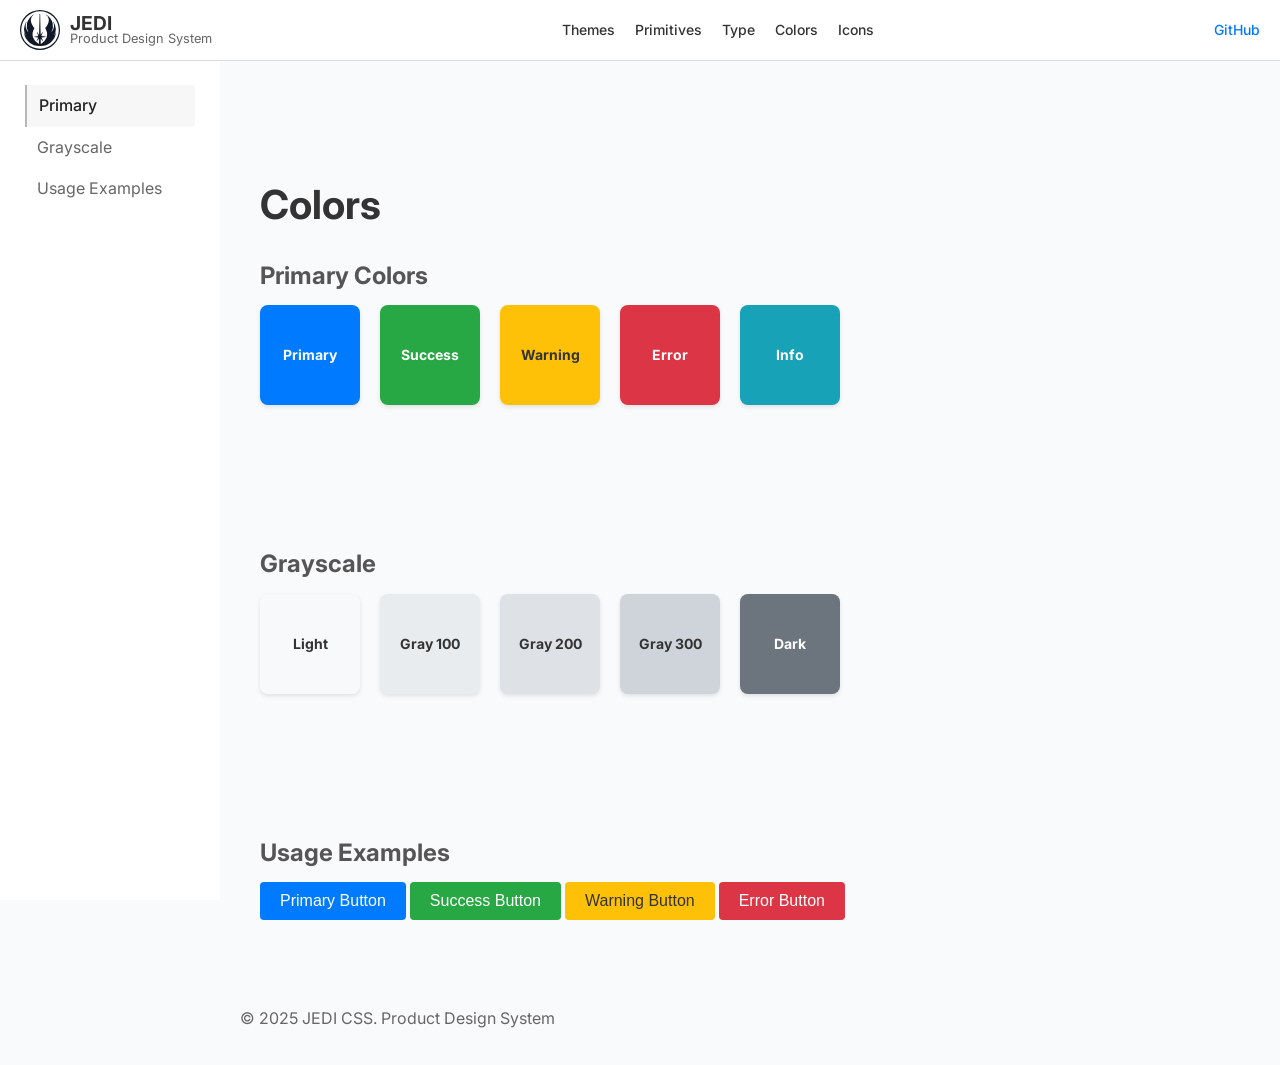
==== colors.html @ 74309336 "Add navigation menu to index.html and styles to jedi.css" ====
<!DOCTYPE html>
<html lang="en">
  <head>
    <meta charset="UTF-8">
    <meta name="viewport" content="width=device-width, initial-scale=1">
    <title>Colors - UI Components</title>
    <link rel="stylesheet" href="css/styles.css">
    <link href="https://fonts.googleapis.com/css2?family=Inter:wght@400;500;700&display=swap" rel="stylesheet">
    <link rel="icon" type="image/png" href="jedicss.ico/favicon-96x96.png" sizes="96x96" />
    <link rel="icon" type="image/svg+xml" href="jedicss.ico/favicon.svg" />
    <link rel="shortcut icon" href="jedicss.ico/favicon.ico" />
    <link rel="apple-touch-icon" sizes="180x180" href="jedicss.ico/apple-touch-icon.png" />
    <meta name="apple-mobile-web-app-title" content="JEDI CSS. Product Design System" />
    <link rel="manifest" href="jedicss.ico/site.webmanifest" /> 
  </head>
<body>

  <!-- Главное меню -->
  <header class="main-header">
    <div class="logo">
      <svg class="logo-img" id="Layer_1" data-name="Layer 1" xmlns="http://www.w3.org/2000/svg" viewBox="0 0 20 20" fill="currentColor">
        <path d="M399.93,408a7.59,7.59,0,0,1-7.9-6.61.1.1,0,0,1,.07-.1h0a.1.1,0,0,1,.09.06,9.65,9.65,0,0,0,.77,1.6,7,7,0,0,1,.2-7.09.1.1,0,0,1,.07,0l.05,0a.08.08,0,0,1,0,.12c-1.09,2.06.07,4.14.86,5.19a6.51,6.51,0,0,1-.63-4.53,7.8,7.8,0,0,1,3.23-4.34h0a.08.08,0,0,1,.07,0,.08.08,0,0,1,0,.12,3.2,3.2,0,0,0-1.38,2.29c-.2,2.11,1.73,4.27,1.75,4.29a.09.09,0,0,1,0,.1,5.78,5.78,0,0,0-.67,4.64,6.24,6.24,0,0,0,2.92,3.26l.06-2.63-1.05,1.1a.07.07,0,0,1-.06,0l-.05,0a.08.08,0,0,1,0-.11l.79-1.56-2.08-.3a.08.08,0,0,1-.07-.09.1.1,0,0,1,.07-.09l2.09-.3-.67-1.85a.1.1,0,0,1,.05-.11h0a.07.07,0,0,1,.07,0l.95,1.38.27-10.34A.09.09,0,0,1,400,392h0a.09.09,0,0,1,.09.09c0,.06.19,7.05.27,10.34l.95-1.38a.1.1,0,0,1,.07,0h0a.09.09,0,0,1,0,.11l-.67,1.85,2.09.3a.11.11,0,0,1,.08.09.09.09,0,0,1-.08.09l-2.08.3.8,1.56a.09.09,0,0,1,0,.11.07.07,0,0,1-.06,0l-.06,0-1.05-1.1c0,1.62.06,2.36.07,2.63a6.23,6.23,0,0,0,2.91-3.26,5.78,5.78,0,0,0-.67-4.64.09.09,0,0,1,0-.1s1.95-2.18,1.75-4.28a3.2,3.2,0,0,0-1.38-2.29.09.09,0,0,1,0-.13.12.12,0,0,1,.08,0l0,0a7.76,7.76,0,0,1,3.23,4.33,6.5,6.5,0,0,1-.62,4.53c.78-1,1.94-3.12.85-5.19a.09.09,0,0,1,0-.12l.05,0a.08.08,0,0,1,.07,0A7,7,0,0,1,407,403a8.06,8.06,0,0,0,.83-1.67.1.1,0,0,1,.09-.06h0a.1.1,0,0,1,.07.1,7.59,7.59,0,0,1-7.9,6.61h-.14Z" transform="translate(-390 -390)"/>
        <path d="M400,410a10,10,0,1,1,10-10A10,10,0,0,1,400,410Zm0-19.39a9.39,9.39,0,1,0,9.39,9.39A9.4,9.4,0,0,0,400,390.61Z" transform="translate(-390 -390)"/>
      </svg>
      <div class="logo-text">
        <span class="logo-title">JEDI</span>
        <span class="logo-subtitle">Product Design System</span>
      </div>
    </div>
    <nav class="main-nav">
      <a href="themes.html" class="nav-link">Themes</a>
      <a href="primitives.html" class="nav-link">Primitives</a>
      <a href="type.html" class="nav-link">Type</a>
      <a href="colors.html" class="nav-link active">Colors</a>
      <a href="icons.html" class="nav-link">Icons</a>
    </nav>
    <button class="burger" id="burger-btn">☰</button>
    <div class="extra-menu">
      <a href="https://github.com/stasdodesign/" class="menu-link">GitHub</a>
    </div>
  </header>
  <div class="overlay" id="overlay"></div>

  
  <!-- Второе меню - Якоря -->
  <aside class="sub-nav">
    <ul>
      <li><a href="#Primary" class="nav-link">Primary</a></li>
      <li><a href="#Grayscale" class="nav-link">Grayscale</a></li>
      <li><a href="#Usage" class="nav-link">Usage Examples</a></li> 
    </ul>
  </aside>

  <!-- Компоненты -->
  <main class="components-list">

    <!-- Colors -->
    <section id="Primary" class="component-section">
      <h1>Colors</h1>
      
      <h2>Primary Colors</h2>
      <div class="component-example color-palette">
        <div class="color-swatch" style="background-color: #007bff;">Primary</div>
        <div class="color-swatch" style="background-color: #28a745;">Success</div>
        <div class="color-swatch" style="background-color: #ffc107;  color: #333;">Warning</div>
        <div class="color-swatch" style="background-color: #dc3545;">Error</div>
        <div class="color-swatch" style="background-color: #17a2b8;">Info</div>
      </div>
</section>
<section id="Grayscale" class="component-section">      
<!-- Оттенки серого -->
      <h2>Grayscale</h2>
      <div class="component-example color-palette">
        <div class="color-swatch" style="background-color: #f8f9fa; color: #333;">Light</div>
        <div class="color-swatch" style="background-color: #e9ecef; color: #333;">Gray 100</div>
        <div class="color-swatch" style="background-color: #dee2e6; color: #333;">Gray 200</div>
        <div class="color-swatch" style="background-color: #ced4da; color: #333;">Gray 300</div>
        <div class="color-swatch" style="background-color: #6c757d; color: #fff;">Dark</div>
      </div>
</section>
<section id="Usage" class="component-section">  
      <!-- Примеры использования -->
      <h2>Usage Examples</h2>
      <div class="component-example">
        <button class="btn-primary" style="background-color: #007bff; color: #fff;">Primary Button</button>
        <button class="btn-success" style="background-color: #28a745; color: #fff;">Success Button</button>
        <button class="btn-warning" style="background-color: #ffc107; color: #333;">Warning Button</button>
        <button class="btn-error" style="background-color: #dc3545; color: #fff;">Error Button</button>
      </div>
    </section>

  </main>

  <script src="js/modal.js"></script>
  <script src="js/tabs.js"></script>
  <script src="js/accordion.js"></script>
  <script src="js/burger.js"></script>
  <script src="js/scroll.js"></script>
    <!-- Подвал -->
    <footer>
      <p>&copy; 2025 JEDI CSS. Product Design System</p>
  </footer>
</body>
</html>
---- css/styles.css ----
��/ *   A=>2=K5  AB8;8  4;O  :><?>=5=B>2  * /  
 b o d y   {  
     f o n t - f a m i l y :   ' I n t e r ' ,   s a n s - s e r i f ;  
     l i n e - h e i g h t :   1 . 6 ;  
     b a c k g r o u n d - c o l o r :   # f 9 f a f b ;  
     c o l o r :   # 1 1 1 8 2 7 ;  
     m a r g i n :   0 ;  
     p a d d i n g :   0 ;  
 }  
 f o o t e r   {  
     t e x t - a l i g n :   l e f t ;  
     p a d d i n g :   2 0 p x ;  
     b a c k g r o u n d - c o l o r :   n o n e ;  
     c o l o r :   w h i t e ;  
     p o s i t i o n :   r e l a t i v e ;  
     m a r g i n - l e f t :   2 2 0 p x ;  
 }  
 @ m e d i a   ( m a x - w i d t h :   9 5 9 p x )   {  
     f o o t e r   {  
         m a r g i n - l e f t :   0   ! i m p o r t a n t ;  
     }  
 }  
 / *   !B8;8  4;O  703>;>2:>2  * /  
 h 1   {  
     f o n t - s i z e :   2 . 5 r e m ;   / *    07<5@  H@8DB0  * /  
     f o n t - w e i g h t :   b o l d ;   / *   8@=>ABL  * /  
     m a r g i n - b o t t o m :   2 0 p x ;   / *   BABC?  A=87C  * /  
     c o l o r :   # 3 3 3 ;   / *   &25B  B5:AB0  * /  
 }  
  
 h 2   {  
     f o n t - s i z e :   2 r e m ;  
     f o n t - w e i g h t :   b o l d ;  
     m a r g i n - b o t t o m :   1 5 p x ;  
     c o l o r :   # 5 5 5 ;  
 }  
  
 h 3   {  
     f o n t - s i z e :   1 . 2 5 r e m ;   / *    07<5@  H@8DB0  * /  
     f o n t - w e i g h t :   6 0 0 ;   / *   >;C68@=K9  B5:AB  * /  
     m a r g i n - b o t t o m :   1 0 p x ;   / *   BABC?  A=87C  * /  
     c o l o r :   # 4 4 4 ;   / *   &25B  B5:AB0  * /  
 }  
  
 p   {  
     f o n t - s i z e :   1 r e m ;  
     l i n e - h e i g h t :   1 . 5 ;   / *   56AB@>G=K9  8=B5@20;  * /  
     c o l o r :   # 6 6 6 ;  
 }  
  
 s m a l l   {  
     f o n t - s i z e :   0 . 8 7 5 r e m ;  
     c o l o r :   # 9 9 9 ;  
 }  
  
 s t r o n g   {  
     f o n t - w e i g h t :   b o l d ;  
     c o l o r :   # 0 0 0 ;  
 }  
  
 h e a d e r ,   n a v   {  
     b a c k g r o u n d - c o l o r :   # f f f ;  
     p a d d i n g :   1 0 p x ;  
 }  
  
 i n p u t ,   t e x t a r e a   {  
     b o x - s i z i n g :   b o r d e r - b o x ;   / *   #G8BK20BL  3@0=8FK  8  >BABC?K  2  H8@8=5  * /  
 }  
 / *   $8:A8@>20==0O  H0?:0  ( m a i n - h e a d e r )   * /  
 . m a i n - h e a d e r   {  
     p o s i t i o n :   f i x e d ;  
     t o p :   0 ;  
     l e f t :   0 ;  
     r i g h t :   0 ;  
     h e i g h t :   4 0 p x ;  
     b a c k g r o u n d - c o l o r :   # f f f ;  
     z - i n d e x :   1 0 0 0 ;  
     d i s p l a y :   f l e x ;  
     a l i g n - i t e m s :   c e n t e r ;  
     j u s t i f y - c o n t e n t :   s p a c e - b e t w e e n ;  
     f o n t - s i z e :   1 4 p x ;  
 }  
  
 / *   A=>2=>9  AB8;L  4;O  m a i n - h e a d e r   * /  
 . m a i n - h e a d e r   {  
     d i s p l a y :   f l e x ;  
     a l i g n - i t e m s :   c e n t e r ;  
     j u s t i f y - c o n t e n t :   s p a c e - b e t w e e n ;   / *   @>AB@0=AB2>  <564C  M;5<5=B0<8  * /  
     p a d d i n g :   0   2 0 p x ;  
     h e i g h t :   6 0 p x ;  
     b a c k g r o u n d - c o l o r :   # f f f ;  
     b o r d e r - b o t t o m :   1 p x   s o l i d   # d d d ;  
 }  
  
 / *   02830F8O  2  H0?:5  * /  
     . m a i n - n a v   {  
         d i s p l a y :   n o n e ;   / *   ?>  C<>;G0=8N  A:@KB0  =0  <>18;L=KE  * /  
         / * p o s i t i o n :   a b s o l u t e ; * /  
         b a c k g r o u n d - c o l o r :   # f f f ;  
         / * f l e x - d i r e c t i o n :   c o l u m n ; * /  
         p a d d i n g :   1 0 p x   0 ;  
         z - i n d e x :   1 0 0 0 ;  
 	 c o l o r :   w h i t e ;  
     }  
  
     . m a i n - n a v . a c t i v e   {  
         d i s p l a y :   f l e x ;   / *   ?>O2;O5BAO  ?@8  0:B820F88  * /  
     }  
  
 . m a i n - n a v   . n a v - l i n k   {  
     c o l o r :   # 3 3 3 ;     / *   "5<=>- A5@K9  B5:AB  * /  
     t e x t - d e c o r a t i o n :   n o n e ;  
     f o n t - w e i g h t :   5 0 0 ;  
     p a d d i n g :   5 p x   1 0 p x ;  
 }  
  
 . m a i n - n a v   . n a v - l i n k : h o v e r   {  
     t e x t - d e c o r a t i o n :   u n d e r l i n e ;     / *   >4G5@:820=85  ?@8  =02545=88  * /  
     t e x t - d e c o r a t i o n - t h i c k n e s s :   2 p x ;  
     t e x t - u n d e r l i n e - o f f s e t :   5 p x ;  
      
 }  
 . m a i n - n a v   . n a v - l i n k . a c t i v e   {  
     f o n t - w e i g h t :   6 0 0 ;  
     c o l o r :   # 0 0 7 b f f ;   / *   !8=89  F25B  4;O  0:B82=>9  AAK;:8  * /  
     b o t t o m :   2 p x   s o l i d   # 0 0 7 b f f ;   / *   !8=OO  ;8=8O  ?>4  0:B82=>9  AAK;:>9  * /  
     b a c k g r o u n d - c o l o r :   r g b a ( 0 ,   1 2 3 ,   2 5 5 ,   0 . 1 ) ;   / *   !25B;K9  A8=89  D>=  * /  
     b o r d e r - r a d i u s :   4 p x ;   / *   !:@C3;5==K5  C3;K  * /  
     p a d d i n g :   5 p x   1 0 p x ;   / *   BABC?K  2>:@C3  B5:AB0* /    
 }  
  
 / *   >?>;=8B5;L=>5  <5=N  A?@020  * /  
 . e x t r a - m e n u   {  
     d i s p l a y :   f l e x ;  
     g a p :   1 5 p x ;  
 }  
 . e x t r a - m e n u   . m e n u - l i n k   {  
     t e x t - d e c o r a t i o n :   n o n e ;  
     c o l o r :   # 0 0 7 b f f ;  
     f o n t - w e i g h t :   5 0 0 ;  
 }  
  
 . e x t r a - m e n u   . m e n u - l i n k : h o v e r   {  
     t e x t - d e c o r a t i o n :   u n d e r l i n e ;  
 }  
  
 / *   !:@KBL  e x t r a - m e n u   2  <>18;L=>9  25@A88  * /  
 @ m e d i a   ( m a x - w i d t h :   7 6 8 p x )   {  
     . e x t r a - m e n u   {  
         d i s p l a y :   n o n e ;   / *   !:@KBL  <5=N  * /  
     }  
 }  
  
 . s u b - n a v   {  
     b a c k g r o u n d - c o l o r :   # f f f ;  
     p a d d i n g :   1 0 p x ;  
     w i d t h :   2 0 0 p x ;  
     p o s i t i o n :   f i x e d ;  
     t o p :   6 0 p x ;   / *   ?>4  D8:A8@>20==K<  h e a d e r   * /  
     b o t t o m :   0 ;  
     l e f t :   - 2 2 0 p x ;   / *   ?@OG5<  70  ;52K<  :@05<  * /  
     t r a n s i t i o n :   l e f t   0 . 3 s   e a s e ;   / *   4>102;O5<  0=8<0F8N  * /  
     z - i n d e x :   9 9 9 ;   / *   ?>25@E  o v e r l a y   * /  
     o v e r f l o w - y :   h i d d e n ;   / *   ?>  C<>;G0=8N  A:@K205<  A:@>;;  * /  
 }  
  
 / *   :B82=>5  A>AB>O=85  s u b - n a v   * /  
 . s u b - n a v . a c t i v e   {  
     l e f t :   0 ;   / *   2K5E0BL  =0  M:@0=  * /  
     o v e r f l o w - y :   a u t o ;   / *   ?>:07K205<  A:@>;;  ?@8  =02545=88  * /  
 }  
  
 / *   @8  =02545=88  =0  s u b - n a v   ?>O2;O5BAO  ?@>:@CB:0  * /  
 . s u b - n a v : h o v e r   {  
     o v e r f l o w - y :   a u t o ;   / *   ?>:07K205<  A:@>;;  ?@8  =02545=88  * /  
 }  
  
 . s u b - n a v   u l   {  
     l i s t - s t y l e :   n o n e ;  
     p a d d i n g :   0 ;  
 }  
  
 . s u b - n a v   l i   {  
     / * m a r g i n - b o t t o m :   1 0 p x ; * /  
     / * m a r g i n - l e f t :   2 0 p x ; * /  
     p a d d i n g :   0   1 5 p x   0 ;  
 }  
  
 . s u b - n a v   a   {  
     c o l o r :   # 3 3 3 ;  
     t e x t - d e c o r a t i o n :   n o n e ;  
 }  
  
 . s u b - n a v   a : h o v e r   {  
     c o l o r :   # 0 0 7 b f f ;  
 }  
  
 . s u b - n a v   . n a v - l i n k   {  
     c o l o r :   # 6 6 6 6 6 6 ;   / *   A?>:>9=K9  BQ<=>- A5@K9  * /  
     t e x t - d e c o r a t i o n :   n o n e ;  
     p a d d i n g :   8 p x   1 2 p x ;  
     d i s p l a y :   b l o c k ;  
     t r a n s i t i o n :   c o l o r   0 . 3 s ,   b a c k g r o u n d - c o l o r   0 . 3 s ,   b o r d e r - l e f t - c o l o r   0 . 3 s ;  
 }  
  
 . s u b - n a v   . n a v - l i n k . a c t i v e   {  
     c o l o r :   # 2 2 2 ;   / * G5@=K9  * /  
     f o n t - w e i g h t :   5 0 0 ;  
     b o r d e r - l e f t :   2 p x   s o l i d   # b 8 b 8 b 8 ;   / *   A5@K9  0:F5=B  A;520  * /  
     b a c k g r o u n d - c o l o r :   r g b a ( 1 7 6 ,   1 7 6 ,   1 7 6 ,   0 . 1 ) ;   / *   A25B;K9  A5@K9  D>=  * /  
     b o r d e r - t o p - r i g h t - r a d i u s :   4 p x ;  
     b o r d e r - b o t t o m - r i g h t - r a d i u s :   4 p x ;  
 }  
  
 . c o m p o n e n t - s e c t i o n   {  
     / * m a r g i n - l e f t :   2 2 0 p x ; * /  
     p a d d i n g :   2 0 p x ;  
     m a r g i n - t o p :   2 0 p x ;  
 }  
 / *   >102;O5<  >BABC?  A25@EC  4;O  O:>@=KE  AAK;>:  * /  
 . c o m p o n e n t - s e c t i o n : : b e f o r e   {  
     c o n t e n t :   ' ' ;  
     d i s p l a y :   b l o c k ;  
     h e i g h t :   6 0 p x ;   / *   KA>B0  >BABC?0  * /  
     m a r g i n - t o p :   0 p x ;   / *   !<5I5=85  225@E  =0  BC  65  2KA>BC  * /  
     v i s i b i l i t y :   h i d d e n ;  
 }  
  
 h 2   {  
     f o n t - s i z e :   1 . 5 r e m ;  
 }  
  
 . c o m p o n e n t - e x a m p l e   {  
     m a r g i n - t o p :   1 0 p x ;  
 }  
  
 / *   A=>2=>9  AB8;L  4;O  A?8A:0  :><?>=5=B>2  * /  
 . c o m p o n e n t s - l i s t   {  
     p a d d i n g :   0 p x   2 0 p x   2 0 p x ;  
     m a r g i n - t o p :   6 0 p x ;   / *   BABC?  >B  E545@0  * /  
 }  
  
 / *   ;O  45A:B>?=>9  25@A88:   A428305<  c o m p o n e n t s - l i s t   2?@02>  * /  
 @ m e d i a   ( m i n - w i d t h :   7 6 9 p x )   {  
     . c o m p o n e n t s - l i s t   {  
         m a r g i n - l e f t :   2 2 0 p x ;   / *   !428305<  2?@02>,   GB>1K  =5  1K;>  =0;>65=8O  A  <5=N  * /  
     }  
 }  
  
 / *   ;O  <>18;L=>9  25@A88  A>E@0=O5<  B5:CI85  AB8;8  * /  
 @ m e d i a   ( m a x - w i d t h :   7 6 8 p x )   {  
     . c o m p o n e n t s - l i s t   {  
         m a r g i n - l e f t :   0 ;   / *   5B  >BABC?0  A;520  4;O  <>18;L=>9  25@A88  * /  
         p a d d i n g :   4 0 p x   2 0 p x   2 0 p x ;   / *   >1028<  >BABC?K  :0:  2  B5:CI59  25@A88  * /  
     }  
 }  
  
 / *   M e d i a   Q u e r i e s   * /  
 @ m e d i a   ( m i n - w i d t h :   7 6 9 p x )   {  
     . m a i n - n a v   {  
         d i s p l a y :   f l e x ;   / *   5=N  2A5340  >B:@KB>  =0  1>;LH8E  M:@0=0E  * /  
 	 m a r g i n - l e f t :   1 0 p x ;  
     }  
  
     . s u b - n a v   {  
         l e f t :   0 ;   / *   >4<5=N  2A5340  >B:@KB>  =0  1>;LH8E  M:@0=0E  * /  
     }  
  
     . b u r g e r   {  
         d i s p l a y :   n o n e ;   / *   !:@K205<  1C@35@  =0  1>;LH8E  M:@0=0E  * /  
     }  
  
     . o v e r l a y   {  
         d i s p l a y :   n o n e ;   / *   !:@K205<  o v e r l a y   =0  1>;LH8E  M:@0=0E  * /  
     }  
 }  
  
 @ m e d i a   ( m a x - w i d t h :   7 6 8 p x )   {  
     . b u r g e r   {  
         d i s p l a y :   b l o c k ;   / *   >:07K205<  1C@35@  B>;L:>  =0  <0;5=L:8E  M:@0=0E  * /  
     }  
  
     . s u b - n a v   {  
         p o s i t i o n :   f i x e d ;  
         t o p :   6 0 p x ;  
         l e f t :   0 ;   / *   A:@KB>  A;520  * /  
         h e i g h t :   c a l c ( 1 0 0 %   -   6 0 p x ) ;  
         b a c k g r o u n d - c o l o r :   # f f f ;  
         w i d t h :   2 0 0 p x ;  
         p a d d i n g :   1 0 p x ;  
         t r a n s i t i o n :   l e f t   0 . 3 s   e a s e ;  
         z - i n d e x :   9 9 9 ;  
         o v e r f l o w - y :   h i d d e n ;   / *   ?>  C<>;G0=8N  A:@K205<  A:@>;;  * /  
     }  
      
     . s u b - n a v . a c t i v e   {  
         l e f t :   0 ;   / *   ?>:070BL  ?0=5;L  * /  
         o v e r f l o w - y :   a u t o ;   / *   ?>:07K205<  A:@>;;  ?@8  =02545=88  * /  
     }  
      
     . s u b - n a v : h o v e r   {  
         o v e r f l o w - y :   a u t o ;   / *   ?>:07K205<  A:@>;;  ?@8  =02545=88  * /  
     }  
      
     . c o m p o n e n t s - l i s t   {  
         m a r g i n - l e f t :   0 ;  
         p a d d i n g :   4 0 p x   2 0 p x   2 0 p x ;  
     }  
 }  
  
  
 / *   !B8;8  4;O  :=>?>:  * /  
  
 . b u t t o n - r o w   {  
     d i s p l a y :   f l e x ;  
     f l e x - w r a p :   w r a p ;  
     g a p :   1 r e m ;   / *   2 0 p x ,   <>6=>  87<5=8BL  ?>  2:CAC  * /  
     a l i g n - i t e m s :   c e n t e r ;  
 }  
 . b t n - p r i m a r y   {  
     b a c k g r o u n d - c o l o r :   # 0 0 7 b f f ;  
     c o l o r :   # f f f ;  
     b o r d e r :   n o n e ;  
     t e x t - a l i g n :   c e n t e r ;  
     t e x t - d e c o r a t i o n :   n o n e ;   / *   #18@05<  ?>4GQ@:820=85  * /  
     p a d d i n g :   1 0 p x   2 0 p x ;  
     b o r d e r - r a d i u s :   4 p x ;  
     c u r s o r :   p o i n t e r ;  
     f o n t - s i z e :   1 r e m ;  
     f o n t - w e i g h t :   5 0 0 ;  
     t r a n s i t i o n :   b a c k g r o u n d - c o l o r   0 . 3 s   e a s e ;  
     d i s p l a y :   i n l i n e - f l e x ;  
     a l i g n - i t e m s :   c e n t e r ;  
     g a p :   8 p x ;   / *    0AAB>O=85  <564C  B5:AB><  8  8:>=:>9  * /  
     j u s t i f y - c o n t e n t :   c e n t e r ;   / *   K@02=820=85  ?>  3>@87>=B0;8  * /  
     d i s p l a y :   i n l i n e - b l o c k ;  
     m a r g i n - b o t t o m :   1 0 p x ;  
 }  
  
 . b t n - p r i m a r y   . i c o n   {  
     d i s p l a y :   i n l i n e - b l o c k ;  
     v e r t i c a l - a l i g n :   m i d d l e ;  
 }  
 . b t n - p r i m a r y : h o v e r   {  
     b a c k g r o u n d - c o l o r :   # 0 0 5 6 b 3 ;  
 }  
  
 . b t n - p r i m a r y : d i s a b l e d   {  
     b a c k g r o u n d - c o l o r :   # c c c ;  
     c u r s o r :   n o t - a l l o w e d ;  
 }  
  
 / *   S e c o n d a r y   B u t t o n   * /  
 . b t n - s e c o n d a r y - t e s t   {  
     b a c k g r o u n d - c o l o r :   # f 4 f 4 f 4 ;  
     c o l o r :   # 3 3 3 ;  
     b o r d e r :   1 p x   s o l i d   # b d b d b d ;  
     t e x t - a l i g n :   c e n t e r ;  
     t e x t - d e c o r a t i o n :   n o n e ;  
     p a d d i n g :   1 0 p x   2 0 p x ;  
     b o r d e r - r a d i u s :   4 p x ;  
     c u r s o r :   p o i n t e r ;  
     f o n t - s i z e :   1 r e m ;  
     f o n t - w e i g h t :   5 0 0 ;  
     t r a n s i t i o n :   b a c k g r o u n d - c o l o r   0 . 3 s ,   c o l o r   0 . 3 s ,   b o r d e r - c o l o r   0 . 3 s ;  
     d i s p l a y :   i n l i n e - f l e x ;  
     a l i g n - i t e m s :   c e n t e r ;  
     g a p :   8 p x ;  
     j u s t i f y - c o n t e n t :   c e n t e r ;  
     m a r g i n - b o t t o m :   1 0 p x ;  
 }  
  
 . b t n - s e c o n d a r y - t e s t : h o v e r ,  
 . b t n - s e c o n d a r y - t e s t : f o c u s   {  
     b a c k g r o u n d - c o l o r :   # e 9 e c e f ;  
     c o l o r :   # 2 2 2 ;  
     b o r d e r - c o l o r :   # a 0 a 0 a 0 ;  
 }  
  
 / *   S u c c e s s   B u t t o n   * /  
 . b t n - s u c c e s s   {  
     b a c k g r o u n d - c o l o r :   # 2 8 a 7 4 5 ;  
     c o l o r :   # f f f ;  
     b o r d e r :   n o n e ;  
     p a d d i n g :   1 0 p x   2 0 p x ;  
     b o r d e r - r a d i u s :   4 p x ;  
     c u r s o r :   p o i n t e r ;  
     f o n t - s i z e :   1 r e m ;  
     t r a n s i t i o n :   b a c k g r o u n d - c o l o r   0 . 3 s   e a s e ;  
 }  
  
 . b t n - s u c c e s s : h o v e r   {  
     b a c k g r o u n d - c o l o r :   # 2 1 8 8 3 8 ;  
 }  
  
 / *   W a r n i n g   B u t t o n   * /  
 . b t n - w a r n i n g   {  
     b a c k g r o u n d - c o l o r :   # f f c 1 0 7 ;  
     c o l o r :   # 3 3 3 ;  
     b o r d e r :   n o n e ;  
     p a d d i n g :   1 0 p x   2 0 p x ;  
     b o r d e r - r a d i u s :   4 p x ;  
     c u r s o r :   p o i n t e r ;  
     f o n t - s i z e :   1 r e m ;  
     t r a n s i t i o n :   b a c k g r o u n d - c o l o r   0 . 3 s   e a s e ;  
 }  
  
 . b t n - w a r n i n g : h o v e r   {  
     b a c k g r o u n d - c o l o r :   # e 0 a 8 0 0 ;  
 }  
  
 / *   E r r o r   B u t t o n   * /  
 . b t n - e r r o r   {  
     b a c k g r o u n d - c o l o r :   # d c 3 5 4 5 ;  
     c o l o r :   # f f f ;  
     b o r d e r :   n o n e ;  
     p a d d i n g :   1 0 p x   2 0 p x ;  
     b o r d e r - r a d i u s :   4 p x ;  
     c u r s o r :   p o i n t e r ;  
     f o n t - s i z e :   1 r e m ;  
     t r a n s i t i o n :   b a c k g r o u n d - c o l o r   0 . 3 s   e a s e ;  
 }  
  
 . b t n - e r r o r : h o v e r   {  
     b a c k g r o u n d - c o l o r :   # c 8 2 3 3 3 ;  
 }  
  
 / *   C a r d   * /  
 . c a r d s   {  
     d i s p l a y :   f l e x ;  
     f l e x - w r a p :   w r a p ;  
     g a p :   2 0 p x ;  
     m a r g i n - t o p :   4 0 p x ;  
 }  
  
 . c a r d   {  
     f l e x :   1   1   3 0 0 p x ;  
     b o r d e r :   1 p x   s o l i d   # e 0 e 0 e 0 ;  
     b o r d e r - r a d i u s :   8 p x ;  
     p a d d i n g :   2 0 p x ;  
     t r a n s i t i o n :   b o x - s h a d o w   0 . 3 s   e a s e ;  
     b a c k g r o u n d - c o l o r :   # f f f f f f ;  
 }  
  
 . c a r d : h o v e r   {  
     b o x - s h a d o w :   0   4 p x   1 0 p x   r g b a ( 0 ,   0 ,   0 ,   0 . 1 ) ;  
 }  
  
 . c a r d - i m g   {  
     w i d t h :   1 0 0 % ;  
     h e i g h t :   a u t o ;  
     b o r d e r - r a d i u s :   5 p x ;  
 }  
  
 . c a r d - b o d y   {  
     p a d d i n g :   1 0 p x ;  
 }  
  
 . c a r d - t i t l e   {  
     f o n t - s i z e :   1 . 2 5 r e m ;  
     m a r g i n - b o t t o m :   1 0 p x ;  
 }  
  
 . c a r d - t e x t   {  
     f o n t - s i z e :   1 r e m ;  
     c o l o r :   # 5 5 5 5 5 5 ;  
 }  
  
 . c a r d   b u t t o n   {  
     b a c k g r o u n d - c o l o r :   # 0 0 7 b f f ;  
     c o l o r :   w h i t e ;  
     b o r d e r :   n o n e ;  
     p a d d i n g :   1 0 p x   2 0 p x ;  
     c u r s o r :   p o i n t e r ;  
 }  
  
 / *   T o o l t i p   * /  
 . b t n - p r i m a r y [ t i t l e ]   {  
     p o s i t i o n :   r e l a t i v e ;  
 }  
  
 . b t n - p r i m a r y [ t i t l e ] : h o v e r : : a f t e r   {  
     c o n t e n t :   a t t r ( t i t l e ) ;  
     p o s i t i o n :   a b s o l u t e ;  
     t o p :   - 3 5 p x ;   / *   #25;8G8205<  >BABC?,   GB>1K  ?;0H:0  1K;0  2KH5  * /  
     l e f t :   5 0 % ;  
     t r a n s f o r m :   t r a n s l a t e X ( - 5 0 % ) ;  
     b a c k g r o u n d - c o l o r :   r g b ( 2 3 ,   2 3 ,   2 3 ) ;  
     c o l o r :   w h i t e ;  
     p a d d i n g :   8 p x   1 0 p x ;  
     b o r d e r - r a d i u s :   3 p x ;  
     f o n t - s i z e :   0 . 8 r e m ;  
     w h i t e - s p a c e :   n o w r a p ;  
 }  
  
 . a l e r t s   {  
     m a r g i n - t o p :   4 0 p x ;  
     d i s p l a y :   f l e x ;  
     f l e x - d i r e c t i o n :   c o l u m n ;  
     g a p :   1 5 p x ;  
 }  
  
 . a l e r t   {  
     p a d d i n g :   1 5 p x   2 0 p x ;  
     b o r d e r - r a d i u s :   6 p x ;  
     f o n t - s i z e :   1 r e m ;  
     c o l o r :   # f f f f f f ;  
 }  
  
 . a l e r t . s u c c e s s   {  
     b a c k g r o u n d - c o l o r :   # 4 c a f 5 0 ;  
 }  
  
 . a l e r t . e r r o r   {  
     b a c k g r o u n d - c o l o r :   # f 4 4 3 3 6 ;  
 }  
  
 . a l e r t . i n f o   {  
     b a c k g r o u n d - c o l o r :   # 2 1 9 6 f 3 ;  
 }  
  
 . s w i t c h - s e c t i o n   {  
     m a r g i n - t o p :   4 0 p x ;  
 }  
  
 . s w i t c h   {  
     p o s i t i o n :   r e l a t i v e ;  
     d i s p l a y :   i n l i n e - b l o c k ;  
     w i d t h :   6 0 p x ;  
     h e i g h t :   3 4 p x ;  
 }  
  
 . s w i t c h   i n p u t   {  
     o p a c i t y :   0 ;  
     w i d t h :   0 ;  
     h e i g h t :   0 ;  
 }  
  
 . s l i d e r   {  
     p o s i t i o n :   a b s o l u t e ;  
     c u r s o r :   p o i n t e r ;  
     t o p :   0 ;   l e f t :   0 ;  
     r i g h t :   0 ;   b o t t o m :   0 ;  
     b a c k g r o u n d - c o l o r :   # c c c ;  
     t r a n s i t i o n :   . 4 s ;  
     b o r d e r - r a d i u s :   3 4 p x ;  
 }  
  
 . s l i d e r : b e f o r e   {  
     p o s i t i o n :   a b s o l u t e ;  
     c o n t e n t :   " " ;  
     h e i g h t :   2 6 p x ;  
     w i d t h :   2 6 p x ;  
     l e f t :   4 p x ;  
     b o t t o m :   4 p x ;  
     b a c k g r o u n d - c o l o r :   w h i t e ;  
     t r a n s i t i o n :   . 4 s ;  
     b o r d e r - r a d i u s :   5 0 % ;  
 }  
  
  
 . s w i t c h   i n p u t : c h e c k e d   +   . s l i d e r   {  
     b a c k g r o u n d - c o l o r :   # b 8 3 3 3 3 ;  
 }  
  
 . s w i t c h   i n p u t : c h e c k e d   +   . s l i d e r : b e f o r e   {  
     t r a n s f o r m :   t r a n s l a t e X ( 2 6 p x ) ;  
 }  
  
 . m o d a l - s e c t i o n   {  
     m a r g i n - t o p :   4 0 p x ;  
 }  
  
 . o p e n - m o d a l - b t n   {  
     b a c k g r o u n d - c o l o r :   # 4 c a f 5 0 ;  
     c o l o r :   w h i t e ;  
     p a d d i n g :   1 2 p x   2 4 p x ;  
     b o r d e r :   n o n e ;  
     c u r s o r :   p o i n t e r ;  
     b o r d e r - r a d i u s :   8 p x ;  
     f o n t - s i z e :   1 6 p x ;  
 }  
  
 / *   !B8;8  4;O  <>40;L=>3>  >:=0  * /  
 . m o d a l   {  
     d i s p l a y :   n o n e ;   / *   !:@KB>  ?>  C<>;G0=8N  * /  
     p o s i t i o n :   f i x e d ;  
     t o p :   0 ;  
     l e f t :   0 ;  
     w i d t h :   1 0 0 % ;  
     h e i g h t :   1 0 0 % ;  
     b a c k g r o u n d - c o l o r :   r g b a ( 0 ,   0 ,   0 ,   0 . 5 ) ;   / *   >;C?@>7@0G=K9  D>=  * /  
     z - i n d e x :   1 0 0 0 ;  
 }  
  
 . m o d a l - c o n t e n t   {  
     p o s i t i o n :   a b s o l u t e ;  
     t o p :   5 0 % ;  
     l e f t :   5 0 % ;  
     t r a n s f o r m :   t r a n s l a t e ( - 5 0 % ,   - 5 0 % ) ;  
     b a c k g r o u n d - c o l o r :   # f f f ;  
     p a d d i n g :   2 0 p x ;  
     b o r d e r - r a d i u s :   8 p x ;  
     b o x - s h a d o w :   0   4 p x   8 p x   r g b a ( 0 ,   0 ,   0 ,   0 . 2 ) ;  
     w i d t h :   8 0 % ;  
     m a x - w i d t h :   5 0 0 p x ;  
 }  
  
 . m o d a l   . c l o s e   {  
     p o s i t i o n :   a b s o l u t e ;  
     t o p :   1 0 p x ;  
     r i g h t :   1 0 p x ;  
     f o n t - s i z e :   1 . 5 r e m ;  
     c u r s o r :   p o i n t e r ;  
 }  
  
 . c l o s e   {  
     c o l o r :   # a a a ;  
     f l o a t :   r i g h t ;  
     f o n t - s i z e :   2 8 p x ;  
     f o n t - w e i g h t :   b o l d ;  
     c u r s o r :   p o i n t e r ;  
 }  
  
 . c l o s e : h o v e r   {  
     c o l o r :   b l a c k ;  
 }  
  
 . t a b s - s e c t i o n   {  
     m a r g i n - t o p :   4 0 p x ;  
 }  
  
 . t a b s   {  
     d i s p l a y :   f l e x ;  
     g a p :   1 0 p x ;  
 }  
  
 . t a b - l i n k   {  
     p a d d i n g :   1 0 p x   2 0 p x ;  
     b a c k g r o u n d - c o l o r :   # e e e ;  
     b o r d e r :   n o n e ;  
     c u r s o r :   p o i n t e r ;  
     f o n t - s i z e :   1 6 p x ;  
     b o r d e r - r a d i u s :   6 p x   6 p x   0   0 ;  
 }  
  
 . t a b - l i n k . a c t i v e   {  
     b a c k g r o u n d - c o l o r :   # 4 c a f 5 0 ;  
     c o l o r :   w h i t e ;  
 }  
  
 . t a b - c o n t e n t   {  
     d i s p l a y :   n o n e ;  
     p a d d i n g :   2 0 p x ;  
     b o r d e r :   1 p x   s o l i d   # d d d ;  
     b o r d e r - t o p :   n o n e ;  
     b a c k g r o u n d - c o l o r :   # f 9 f 9 f 9 ;  
 }  
  
 . a c c o r d i o n - s e c t i o n   {  
     m a r g i n - t o p :   4 0 p x ;  
 }  
  
 . a c c o r d i o n   {  
     b a c k g r o u n d - c o l o r :   # e e e ;  
     c o l o r :   # 4 4 4 ;  
     c u r s o r :   p o i n t e r ;  
     p a d d i n g :   1 4 p x   2 0 p x ;  
     w i d t h :   1 0 0 % ;  
     t e x t - a l i g n :   l e f t ;  
     b o r d e r :   n o n e ;  
     o u t l i n e :   n o n e ;  
     f o n t - s i z e :   1 6 p x ;  
     t r a n s i t i o n :   b a c k g r o u n d - c o l o r   0 . 2 s   e a s e ;  
     b o r d e r - r a d i u s :   6 p x ;  
     m a r g i n - b o t t o m :   5 p x ;  
 }  
  
 . a c c o r d i o n . a c t i v e ,   . a c c o r d i o n : h o v e r   {  
     b a c k g r o u n d - c o l o r :   # c c c ;  
 }  
  
 . p a n e l   {  
     p a d d i n g :   0   2 0 p x ;  
     b a c k g r o u n d - c o l o r :   w h i t e ;  
     d i s p l a y :   n o n e ;  
     o v e r f l o w :   h i d d e n ;  
     b o r d e r :   1 p x   s o l i d   # d d d ;  
     b o r d e r - r a d i u s :   0   0   6 p x   6 p x ;  
     m a r g i n - b o t t o m :   1 0 p x ;  
 }  
  
 / *   !B8;8  4;O  ;>3>B8?0  * /  
 . l o g o   {  
     d i s p l a y :   f l e x ;  
     a l i g n - i t e m s :   c e n t e r ;  
     g a p :   1 0 p x ;   / *    0AAB>O=85  <564C  ;>3>B8?><  8  B5:AB><  * /  
     h e i g h t :   1 0 0 % ;   / *    0ABO=CBL  ?>  2KA>B5  703>;>2:0  * /  
 }  
  
 . l o g o - i m g   {  
     h e i g h t :   4 0 p x ;   / *   KA>B0  S V G   8;8  87>1@065=8O  * /  
     w i d t h :   a u t o ;   / *   2B><0B8G5A:0O  H8@8=0  * /  
 }  
  
 . l o g o - t e x t   {  
     d i s p l a y :   f l e x ;  
     f l e x - d i r e c t i o n :   c o l u m n ;  
     j u s t i f y - c o n t e n t :   c e n t e r ;  
     l i n e - h e i g h t :   1 ;   / *   #18@05<  ;8H=85  >BABC?K  * /  
 }  
  
 . l o g o - t i t l e   {  
     f o n t - s i z e :   1 . 2 r e m ;   / *    07<5@  B5:AB0  703>;>2:0  * /  
     f o n t - w e i g h t :   b o l d ;  
     c o l o r :   # 3 3 3 ;  
 }  
  
 . l o g o - s u b t i t l e   {  
     f o n t - s i z e :   0 . 8 r e m ;   / *    07<5@  B5:AB0  ?>4?8A8  * /  
     c o l o r :   # 6 6 6 ;  
 }  
  
  
 / *   =>?:0  1C@35@  * /  
 . b u r g e r   {  
     d i s p l a y :   n o n e ;   / *   ?>  C<>;G0=8N  A:@KB0  * /  
     b a c k g r o u n d :   n o n e ;  
     b o r d e r :   n o n e ;  
     f o n t - s i z e :   1 8 p x ;  
     c o l o r :   # 3 3 3 ;  
    
     c u r s o r :   p o i n t e r ;  
     z - i n d e x :   1 0 0 1 ;   / *   ?>25@E  E545@0  * /  
 }  
  
 / *   !:@KBL  ;>3>B8?,   5A;8  0:B825=  :;0AA  . b u r g e r - a c t i v e   * /  
 @ m e d i a   ( m a x - w i d t h :   7 6 8 p x )   {  
     . m a i n - h e a d e r . b u r g e r - a c t i v e   . l o g o   {  
         d i s p l a y :   n o n e ;   / *   !:@KBL  ;>3>B8?  * /  
     }  
      
     . m a i n - h e a d e r   . b u r g e r   {  
         p o s i t i o n :   r e l a t i v e ;  
         z - i n d e x :   1 0 0 0 ;   / *   #1548BLAO,   GB>  1C@35@  2A5340  2845=  * /  
     }  
 }  
  
 / *   #<5=LH5=85  >BABC?>2  2  <5=N  =0  <>18;L=KE  CAB@>9AB20E  * /  
 @ m e d i a   ( m a x - w i d t h :   7 6 8 p x )   {  
     . m a i n - h e a d e r   {  
         p a d d i n g :   0   1 0 p x ;   / *   #<5=LH05<  >BABC?K  ?>  :@0O<  * /  
     }  
  
     . m a i n - n a v   . n a v - l i n k   {  
         p a d d i n g :   5 p x   8 p x ;   / *   #<5=LH05<  2=CB@5==85  >BABC?K  AAK;>:  * /  
         f o n t - s i z e :   0 . 9 r e m ;   / *   #<5=LH05<  @07<5@  B5:AB0,   5A;8  =C6=>  * /  
     }  
  
     . e x t r a - m e n u   {  
         p a d d i n g :   0   1 0 p x ;   / *   #<5=LH05<  >BABC?K  4;O  4>?>;=8B5;L=>3>  <5=N  * /  
     }  
 }  
  
 / *   >18;L=0O  25@A8O  * /  
 @ m e d i a   ( m a x - w i d t h :   7 6 8 p x )   {  
     . b u r g e r   {  
         d i s p l a y :   b l o c k ;  
     }  
      
     . s u b - n a v   {  
         p o s i t i o n :   f i x e d ;  
         t o p :   6 0 p x ;  
         l e f t :   - 2 2 0 p x ;   / *   A:@KB>  A;520  * /  
         h e i g h t :   c a l c ( 1 0 0 %   -   6 0 p x ) ;  
         b a c k g r o u n d - c o l o r :   # f f f ;  
         w i d t h :   2 0 0 p x ;  
         p a d d i n g :   0 p x   1 0 p x ;  
         t r a n s i t i o n :   l e f t   0 . 3 s   e a s e ;  
         z - i n d e x :   9 9 9 ;  
     }  
      
     . s u b - n a v . a c t i v e   {  
         l e f t :   0 ;   / *   ?>:070BL  ?0=5;L  * /  
     }  
      
     . c o m p o n e n t s - l i s t   {  
         m a r g i n - l e f t :   0 ;  
         p a d d i n g :   0 p x   2 0 p x   2 0 p x ;  
     }  
 }  
  
 / *   25@;59  * /  
 . o v e r l a y   {  
     p o s i t i o n :   f i x e d ;  
     t o p :   6 0 p x ;   / *   =865  D8:A8@>20==>3>  h e a d e r   * /  
     l e f t :   0 ;  
     w i d t h :   1 0 0 % ;  
     h e i g h t :   c a l c ( 1 0 0 %   -   6 0 p x ) ;  
     b a c k g r o u n d :   r g b a ( 0 ,   0 ,   0 ,   0 . 5 ) ;  
     o p a c i t y :   0 ;  
     p o i n t e r - e v e n t s :   n o n e ;  
     t r a n s i t i o n :   o p a c i t y   0 . 3 s   e a s e ;  
     z - i n d e x :   9 9 8 ;  
 }  
  
 . o v e r l a y . a c t i v e   {  
     o p a c i t y :   1 ;  
     p o i n t e r - e v e n t s :   a u t o ;  
 }  
  
 / *   !B8;8  4;O  S p i n n e r   * /  
 . s p i n n e r   {  
     w i d t h :   4 0 p x ;   / *   (8@8=0  A?8==5@0  * /  
     h e i g h t :   4 0 p x ;   / *   KA>B0  A?8==5@0  * /  
     b o r d e r :   4 p x   s o l i d   r g b a ( 0 ,   0 ,   0 ,   0 . 1 ) ;   / *   Q3:0O  3@0=8F0  * /  
     b o r d e r - t o p :   4 p x   s o l i d   # 0 0 7 b f f ;   / *   &25B  0:B82=>9  G0AB8  * /  
     b o r d e r - r a d i u s :   5 0 % ;   / *   @C3;0O  D>@<0  * /  
     a n i m a t i o n :   s p i n   1 s   l i n e a r   i n f i n i t e ;   / *   =8<0F8O  2@0I5=8O  * /  
 }  
  
 / *   =8<0F8O  2@0I5=8O  * /  
 @ k e y f r a m e s   s p i n   {  
     0 %   {  
         t r a n s f o r m :   r o t a t e ( 0 d e g ) ;   / *   0G0;L=>5  ?>;>65=85  * /  
     }  
     1 0 0 %   {  
         t r a n s f o r m :   r o t a t e ( 3 6 0 d e g ) ;   / *   >;=K9  >1>@>B  * /  
     }  
 }  
  
 / *   !B8;8  4;O  AB0BCA=KE  B a d g e   * /  
 . b a d g e   {  
     d i s p l a y :   i n l i n e - b l o c k ;  
     p a d d i n g :   5 p x   1 0 p x ;  
     f o n t - s i z e :   0 . 8 7 5 r e m ;  
     f o n t - w e i g h t :   5 0 0 ;  
     c o l o r :   # f f f ;  
     b o r d e r - r a d i u s :   1 2 p x ;  
 }  
  
 . b a d g e - s u c c e s s   {  
     b a c k g r o u n d - c o l o r :   # 3 0 a 4 6 c ;  
 }  
  
 . b a d g e - w a r n i n g   {  
     b a c k g r o u n d - c o l o r :   # f f c 5 3 d ;  
     c o l o r : # 2 1 2 0 1 c ;  
 }  
 . b a d g e - e r r o r   {  
     b a c k g r o u n d - c o l o r :   # e 5 4 8 4 d ;  
 }  
 . b a d g e - i n f o   {  
     b a c k g r o u n d - c o l o r :   # 1 8 9 0 f f ;  
 }  
 . b a d g e - s e c o n d a r y   {  
     b a c k g r o u n d - c o l o r :   # 6 c 7 5 7 d ;  
 }  
 . b a d g e - l i g h t   {  
     b a c k g r o u n d - c o l o r :   # f 8 f 9 f a ;  
     c o l o r :   # 2 1 2 5 2 9 ;  
 }  
 . b a d g e - d a r k   {  
     b a c k g r o u n d - c o l o r :   # 3 4 3 a 4 0 ;  
     c o l o r :   # f f f ;  
 }  
 . b a d g e - p r i m a r y   {  
     b a c k g r o u n d - c o l o r :   # 0 0 7 b f f ;  
     c o l o r :   # f f f ;  
 }  
 . b a d g e - o u t l i n e   {  
     b a c k g r o u n d - c o l o r :   t r a n s p a r e n t ;  
     b o r d e r :   1 p x   s o l i d   # 0 0 7 b f f ;  
     c o l o r :   # 0 0 7 b f f ;  
 }  
 . b a d g e - o u t l i n e - s u c c e s s   {  
     b a c k g r o u n d - c o l o r :   t r a n s p a r e n t ;  
     b o r d e r :   1 p x   s o l i d   # 3 0 a 4 6 c ;  
     c o l o r :   # 3 0 a 4 6 c ;  
 }  
 . b a d g e - o u t l i n e - w a r n i n g   {  
     b a c k g r o u n d - c o l o r :   t r a n s p a r e n t ;  
     b o r d e r :   1 p x   s o l i d   # e d c e 7 d ;  
     c o l o r :   # a b 6 4 0 0 ;  
 }  
 . b a d g e - o u t l i n e - e r r o r   {  
     b a c k g r o u n d - c o l o r :   t r a n s p a r e n t ;  
     b o r d e r :   1 p x   s o l i d   # e 5 4 8 4 d ;  
     c o l o r :   # e 5 4 8 4 d ;  
 }  
 . b a d g e - o u t l i n e - i n f o   {  
     b a c k g r o u n d - c o l o r :   t r a n s p a r e n t ;  
     b o r d e r :   1 p x   s o l i d   # 1 8 9 0 f f ;  
     c o l o r :   # 1 8 9 0 f f ;  
 }  
 . b a d g e - o u t l i n e - s e c o n d a r y   {  
     b a c k g r o u n d - c o l o r :   t r a n s p a r e n t ;  
     b o r d e r :   1 p x   s o l i d   # 6 c 7 5 7 d ;  
     c o l o r :   # 6 c 7 5 7 d ;  
 }  
 . b a d g e - o u t l i n e - l i g h t   {  
     b a c k g r o u n d - c o l o r :   t r a n s p a r e n t ;  
     b o r d e r :   1 p x   s o l i d   # f 8 f 9 f a ;  
     c o l o r :   # f 8 f 9 f a ;  
 }  
 . b a d g e - o u t l i n e - d a r k   {  
     b a c k g r o u n d - c o l o r :   t r a n s p a r e n t ;  
     b o r d e r :   1 p x   s o l i d   # 3 4 3 a 4 0 ;  
     c o l o r :   # 3 4 3 a 4 0 ;  
 }  
 . b a d g e - o u t l i n e - p r i m a r y   {  
     b a c k g r o u n d - c o l o r :   t r a n s p a r e n t ;  
     b o r d e r :   1 p x   s o l i d   # 0 0 7 b f f ;  
     c o l o r :   # 0 0 7 b f f ;  
 }  
 / *   !B8;8  4;O  D>@<K  * /  
 . f o r m - g r o u p   {  
     m a r g i n - b o t t o m :   2 0 p x ;  
 }  
 . f o r m - l a b e l   {  
     f o n t - w e i g h t :   b o l d ;  
     m a r g i n - b o t t o m :   5 p x ;  
 }    
  
 . f o r m - c o n t r o l   {  
     w i d t h :   1 0 0 % ;  
     p a d d i n g :   1 0 p x ;  
     f o n t - s i z e :   1 r e m ;  
     b o r d e r :   1 p x   s o l i d   # d d d ;  
     b o r d e r - r a d i u s :   4 p x ;  
     b o x - s i z i n g :   b o r d e r - b o x ;  
 }  
  
 . f o r m - c o n t r o l : f o c u s   {  
     b o r d e r - c o l o r :   # 0 0 7 b f f ;  
     o u t l i n e :   n o n e ;  
     b o x - s h a d o w :   0   0   4 p x   r g b a ( 0 ,   1 2 3 ,   2 5 5 ,   0 . 5 ) ;  
 }  
  
 . i c o n - s e t   {  
     d i s p l a y :   f l e x ;  
     g a p :   2 0 p x ;  
     f l e x - w r a p :   w r a p ;  
 }  
  
 . i c o n - i t e m   {  
     d i s p l a y :   f l e x ;  
     f l e x - d i r e c t i o n :   c o l u m n ;  
     a l i g n - i t e m s :   c e n t e r ;  
     t e x t - a l i g n :   c e n t e r ;  
     f o n t - s i z e :   0 . 8 7 5 r e m ;  
     c o l o r :   # 3 3 3 ;  
 }  
  
 . i c o n   {  
     w i d t h :   4 0 p x ;  
     h e i g h t :   4 0 p x ;  
     m a r g i n - b o t t o m :   5 p x ;  
     f i l l :   c u r r e n t C o l o r ;  
 }  
  
 . s m a l l - i c o n   {  
     w i d t h :   2 0 p x ;  
     h e i g h t :   2 0 p x ;  
     m a r g i n - b o t t o m :   0 p x ;  
 }  
  
 / *   !B8;8  4;O  h 4   * /  
 h 4   {  
     f o n t - s i z e :   1 . 1 2 5 r e m ;   / *    07<5@  H@8DB0  * /  
     f o n t - w e i g h t :   6 0 0 ;   / *   >;C68@=K9  B5:AB  * /  
     m a r g i n - b o t t o m :   8 p x ;   / *   BABC?  A=87C  * /  
     c o l o r :   # 5 5 5 ;   / *   &25B  B5:AB0  * /  
 }  
  
 / *   !B8;8  4;O  h 5   * /  
 h 5   {  
     f o n t - s i z e :   1 r e m ;   / *    07<5@  H@8DB0  * /  
     f o n t - w e i g h t :   5 0 0 ;   / *   !@54=89  25A  B5:AB0  * /  
     m a r g i n - b o t t o m :   6 p x ;   / *   BABC?  A=87C  * /  
     c o l o r :   # 6 6 6 ;   / *   &25B  B5:AB0  * /  
 }  
  
 / *   !B8;8  4;O  h 6   * /  
 h 6   {  
     f o n t - s i z e :   0 . 8 7 5 r e m ;   / *    07<5@  H@8DB0  * /  
     f o n t - w e i g h t :   5 0 0 ;   / *   !@54=89  25A  B5:AB0  * /  
     m a r g i n - b o t t o m :   4 p x ;   / *   BABC?  A=87C  * /  
     c o l o r :   # 7 7 7 ;   / *   &25B  B5:AB0  * /  
 }  
 / *   !B8;8  4;O  B8?>3@0D8:8  * /  
 h 1 ,   h 2 ,   h 3 ,   h 4 ,   h 5 ,   h 6   {  
     m a r g i n - b o t t o m :   1 0 p x ;  
 }  
  
 p   {  
     m a r g i n - b o t t o m :   1 5 p x ;  
 }  
  
 b l o c k q u o t e   {  
     m a r g i n :   2 0 p x   0 ;  
     p a d d i n g :   1 0 p x   2 0 p x ;  
     b a c k g r o u n d - c o l o r :   # f 9 f 9 f 9 ;  
     b o r d e r - l e f t :   5 p x   s o l i d   # c c c ;  
     f o n t - s t y l e :   i t a l i c ;  
 }  
  
 u l ,   o l   {  
     m a r g i n :   1 5 p x   0 ;  
     p a d d i n g - l e f t :   2 0 p x ;  
 }  
  
 c o d e   {  
     b a c k g r o u n d - c o l o r :   # f 4 f 4 f 4 ;  
     p a d d i n g :   2 p x   4 p x ;  
     b o r d e r - r a d i u s :   4 p x ;  
     f o n t - f a m i l y :   m o n o s p a c e ;  
 }  
  
 p r e   {  
     b a c k g r o u n d - c o l o r :   # f 4 f 4 f 4 ;  
     p a d d i n g :   1 0 p x ;  
     b o r d e r - r a d i u s :   4 p x ;  
     o v e r f l o w - x :   a u t o ;  
 }  
 / *   !B8;8  4;O  F25B>2>9  ?0;8B@K  * /  
 . c o l o r - p a l e t t e   {  
     d i s p l a y :   f l e x ;  
     g a p :   2 0 p x ;  
     f l e x - w r a p :   w r a p ;  
 }  
  
 . c o l o r - s w a t c h   {  
     w i d t h :   1 0 0 p x ;  
     h e i g h t :   1 0 0 p x ;  
     d i s p l a y :   f l e x ;  
     a l i g n - i t e m s :   c e n t e r ;  
     j u s t i f y - c o n t e n t :   c e n t e r ;  
     c o l o r :   # f f f ;  
     f o n t - s i z e :   0 . 8 7 5 r e m ;  
     f o n t - w e i g h t :   b o l d ;  
     t e x t - a l i g n :   c e n t e r ;  
     b o r d e r - r a d i u s :   8 p x ;  
     b o x - s h a d o w :   0   2 p x   4 p x   r g b a ( 0 ,   0 ,   0 ,   0 . 1 ) ;  
 }  
  
 / *   @0485=B=0O  ?>4;>6:0  4;O  A5:F89  * /  
 # T r i g g e r ,   # f o r m ,   # H R   {  
     b a c k g r o u n d :   l i n e a r - g r a d i e n t ( 1 3 5 d e g ,   # f 3 e 7 e 9 ,   # e 3 e e f f ) ;   / *   O3:89  3@0485=B  * /  
     p a d d i n g :   2 r e m ;   / *   =CB@5==85  >BABC?K  * /  
     b o r d e r - r a d i u s :   1 2 p x ;   / *   !:@C3;Q==K5  C3;K  * /  
     / * b o x - s h a d o w :   0   4 p x   6 p x   r g b a ( 0 ,   0 ,   0 ,   0 . 1 ) ;   / *   Q3:0O  B5=L  * /  
     m a r g i n - b o t t o m :   2 r e m ;   / *   BABC?  A=87C  * /  
     p a d d i n g - b o t t o m :   8 r e m ;  
 } 
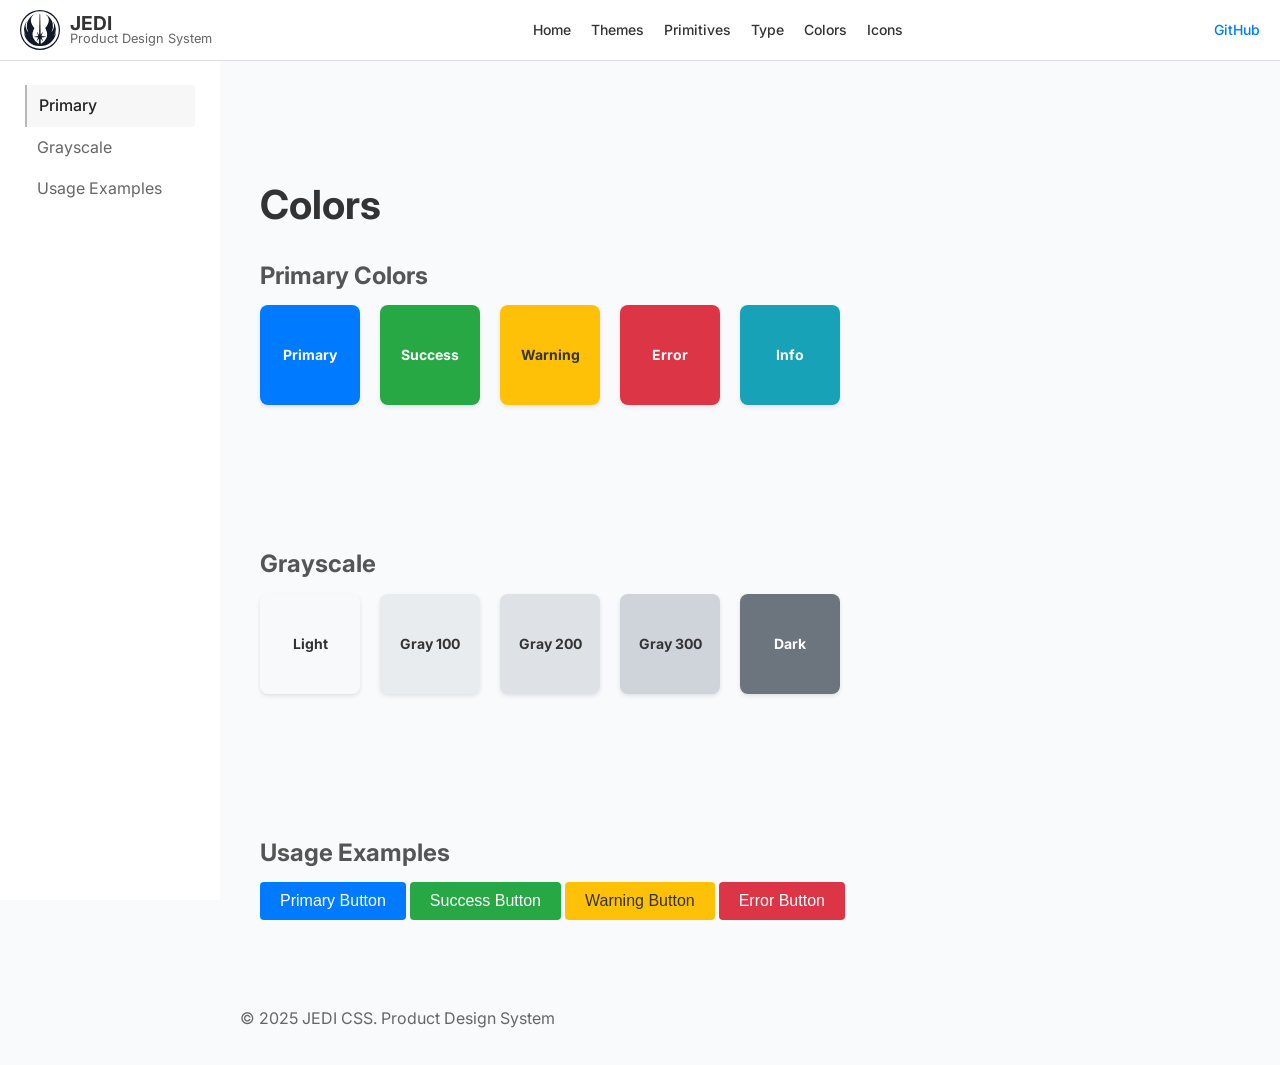
==== commit af852e26: "restore work from copilot worktree" ====
--- a/colors.html
+++ b/colors.html
@@ -27,7 +27,7 @@
         <span class="logo-subtitle">Product Design System</span>
       </div>
     </div>
-    <nav class="main-nav">
+    <nav class="main-nav">      <a href="index.html" class="nav-link">Home</a>
       <a href="themes.html" class="nav-link">Themes</a>
       <a href="primitives.html" class="nav-link">Primitives</a>
       <a href="type.html" class="nav-link">Type</a>
@@ -101,4 +101,4 @@
       <p>&copy; 2025 JEDI CSS. Product Design System</p>
   </footer>
 </body>
-</html>+</html>
--- a/css/styles.css
+++ b/css/styles.css
@@ -1,2128 +1,1073 @@
-��/ *   -A=>2=K5  AB8;8  4;O  :><?>=5=B>2  * / - 
- b o d y   { - 
-     f o n t - f a m i l y :   ' I n t e r ' ,   s a n s - s e r i f ; - 
-     l i n e - h e i g h t :   1 . 6 ; - 
-     b a c k g r o u n d - c o l o r :   # f 9 f a f b ; - 
-     c o l o r :   # 1 1 1 8 2 7 ; - 
-     m a r g i n :   0 ; - 
-     p a d d i n g :   0 ; - 
- } - 
- f o o t e r   { - 
-     t e x t - a l i g n :   l e f t ; - 
-     p a d d i n g :   2 0 p x ; - 
-     b a c k g r o u n d - c o l o r :   n o n e ; - 
-     c o l o r :   w h i t e ; - 
-     p o s i t i o n :   r e l a t i v e ; - 
-     m a r g i n - l e f t :   2 2 0 p x ; - 
- } - 
- @ m e d i a   ( m a x - w i d t h :   9 5 9 p x )   { - 
-     f o o t e r   { - 
-         m a r g i n - l e f t :   0   ! i m p o r t a n t ; - 
-     } - 
- } - 
- / *   !B8;8  4;O  703>;>2:>2  * / - 
- h 1   { - 
-     f o n t - s i z e :   2 . 5 r e m ;   / *    07<5@  H@8DB0  * / - 
-     f o n t - w e i g h t :   b o l d ;   / *   8@=>ABL  * / - 
-     m a r g i n - b o t t o m :   2 0 p x ;   / *   -BABC?  A=87C  * / - 
-     c o l o r :   # 3 3 3 ;   / *   &25B  B5:AB0  * / - 
- } - 
- - 
- h 2   { - 
-     f o n t - s i z e :   2 r e m ; - 
-     f o n t - w e i g h t :   b o l d ; - 
-     m a r g i n - b o t t o m :   1 5 p x ; - 
-     c o l o r :   # 5 5 5 ; - 
- } - 
- - 
- h 3   { - 
-     f o n t - s i z e :   1 . 2 5 r e m ;   / *    07<5@  H@8DB0  * / - 
-     f o n t - w e i g h t :   6 0 0 ;   / *   >;C68@=K9  B5:AB  * / - 
-     m a r g i n - b o t t o m :   1 0 p x ;   / *   -BABC?  A=87C  * / - 
-     c o l o r :   # 4 4 4 ;   / *   &25B  B5:AB0  * / - 
- } - 
- - 
- p   { - 
-     f o n t - s i z e :   1 r e m ; - 
-     l i n e - h e i g h t :   1 . 5 ;   / *   -56AB@>G=K9  8=B5@20;  * / - 
-     c o l o r :   # 6 6 6 ; - 
- } - 
- - 
- s m a l l   { - 
-     f o n t - s i z e :   0 . 8 7 5 r e m ; - 
-     c o l o r :   # 9 9 9 ; - 
- } - 
- - 
- s t r o n g   { - 
-     f o n t - w e i g h t :   b o l d ; - 
-     c o l o r :   # 0 0 0 ; - 
- } - 
- - 
- h e a d e r ,   n a v   { - 
-     b a c k g r o u n d - c o l o r :   # f f f ; - 
-     p a d d i n g :   1 0 p x ; - 
- } - 
- - 
- i n p u t ,   t e x t a r e a   { - 
-     b o x - s i z i n g :   b o r d e r - b o x ;   / *   #G8BK20BL  3@0=8FK  8  >BABC?K  2  H8@8=5  * / - 
- } - 
- / *   $8:A8@>20==0O  H0?:0  ( m a i n - h e a d e r )   * / - 
- . m a i n - h e a d e r   { - 
-     p o s i t i o n :   f i x e d ; - 
-     t o p :   0 ; - 
-     l e f t :   0 ; - 
-     r i g h t :   0 ; - 
-     h e i g h t :   4 0 p x ; - 
-     b a c k g r o u n d - c o l o r :   # f f f ; - 
-     z - i n d e x :   1 0 0 0 ; - 
-     d i s p l a y :   f l e x ; - 
-     a l i g n - i t e m s :   c e n t e r ; - 
-     j u s t i f y - c o n t e n t :   s p a c e - b e t w e e n ; - 
-     f o n t - s i z e :   1 4 p x ; - 
- } - 
- - 
- / *   -A=>2=>9  AB8;L  4;O  m a i n - h e a d e r   * / - 
- . m a i n - h e a d e r   { - 
-     d i s p l a y :   f l e x ; - 
-     a l i g n - i t e m s :   c e n t e r ; - 
-     j u s t i f y - c o n t e n t :   s p a c e - b e t w e e n ;   / *   @>AB@0=AB2>  <564C  M;5<5=B0<8  * / - 
-     p a d d i n g :   0   2 0 p x ; - 
-     h e i g h t :   6 0 p x ; - 
-     b a c k g r o u n d - c o l o r :   # f f f ; - 
-     b o r d e r - b o t t o m :   1 p x   s o l i d   # d d d ; - 
- } - 
- - 
- / *   -02830F8O  2  H0?:5  * / - 
-     . m a i n - n a v   { - 
-         d i s p l a y :   n o n e ;   / *   ?>  C<>;G0=8N  A:@KB0  =0  <>18;L=KE  * / - 
-         / * p o s i t i o n :   a b s o l u t e ; * / - 
-         b a c k g r o u n d - c o l o r :   # f f f ; - 
-         / * f l e x - d i r e c t i o n :   c o l u m n ; * / - 
-         p a d d i n g :   1 0 p x   0 ; - 
-         z - i n d e x :   1 0 0 0 ; - 
- 	 c o l o r :   w h i t e ; - 
-     } - 
- - 
-     . m a i n - n a v . a c t i v e   { - 
-         d i s p l a y :   f l e x ;   / *   ?>O2;O5BAO  ?@8  0:B820F88  * / - 
-     } - 
- - 
- . m a i n - n a v   . n a v - l i n k   { - 
-     c o l o r :   # 3 3 3 ;     / *   "5<=>- A5@K9  B5:AB  * / - 
-     t e x t - d e c o r a t i o n :   n o n e ; - 
-     f o n t - w e i g h t :   5 0 0 ; - 
-     p a d d i n g :   5 p x   1 0 p x ; - 
- } - 
- - 
- . m a i n - n a v   . n a v - l i n k : h o v e r   { - 
-     t e x t - d e c o r a t i o n :   u n d e r l i n e ;     / *   >4G5@:820=85  ?@8  =02545=88  * / - 
-     t e x t - d e c o r a t i o n - t h i c k n e s s :   2 p x ; - 
-     t e x t - u n d e r l i n e - o f f s e t :   5 p x ; - 
-     - 
- } - 
- . m a i n - n a v   . n a v - l i n k . a c t i v e   { - 
-     f o n t - w e i g h t :   6 0 0 ; - 
-     c o l o r :   # 0 0 7 b f f ;   / *   !8=89  F25B  4;O  0:B82=>9  AAK;:8  * / - 
-     b o t t o m :   2 p x   s o l i d   # 0 0 7 b f f ;   / *   !8=OO  ;8=8O  ?>4  0:B82=>9  AAK;:>9  * / - 
-     b a c k g r o u n d - c o l o r :   r g b a ( 0 ,   1 2 3 ,   2 5 5 ,   0 . 1 ) ;   / *   !25B;K9  A8=89  D>=  * / - 
-     b o r d e r - r a d i u s :   4 p x ;   / *   !:@C3;5==K5  C3;K  * / - 
-     p a d d i n g :   5 p x   1 0 p x ;   / *   -BABC?K  2>:@C3  B5:AB0* /   - 
- } - 
- - 
- / *   >?>;=8B5;L=>5  <5=N  A?@020  * / - 
- . e x t r a - m e n u   { - 
-     d i s p l a y :   f l e x ; - 
-     g a p :   1 5 p x ; - 
- } - 
- . e x t r a - m e n u   . m e n u - l i n k   { - 
-     t e x t - d e c o r a t i o n :   n o n e ; - 
-     c o l o r :   # 0 0 7 b f f ; - 
-     f o n t - w e i g h t :   5 0 0 ; - 
- } - 
- - 
- . e x t r a - m e n u   . m e n u - l i n k : h o v e r   { - 
-     t e x t - d e c o r a t i o n :   u n d e r l i n e ; - 
- } - 
- - 
- / *   !:@KBL  e x t r a - m e n u   2  <>18;L=>9  25@A88  * / - 
- @ m e d i a   ( m a x - w i d t h :   7 6 8 p x )   { - 
-     . e x t r a - m e n u   { - 
-         d i s p l a y :   n o n e ;   / *   !:@KBL  <5=N  * / - 
-     } - 
- } - 
- - 
- . s u b - n a v   { - 
-     b a c k g r o u n d - c o l o r :   # f f f ; - 
-     p a d d i n g :   1 0 p x ; - 
-     w i d t h :   2 0 0 p x ; - 
-     p o s i t i o n :   f i x e d ; - 
-     t o p :   6 0 p x ;   / *   ?>4  D8:A8@>20==K<  h e a d e r   * / - 
-     b o t t o m :   0 ; - 
-     l e f t :   - 2 2 0 p x ;   / *   ?@OG5<  70  ;52K<  :@05<  * / - 
-     t r a n s i t i o n :   l e f t   0 . 3 s   e a s e ;   / *   4>102;O5<  0=8<0F8N  * / - 
-     z - i n d e x :   9 9 9 ;   / *   ?>25@E  o v e r l a y   * / - 
-     o v e r f l o w - y :   h i d d e n ;   / *   ?>  C<>;G0=8N  A:@K205<  A:@>;;  * / - 
- } - 
- - 
- / *   :B82=>5  A>AB>O=85  s u b - n a v   * / - 
- . s u b - n a v . a c t i v e   { - 
-     l e f t :   0 ;   / *   2K5E0BL  =0  M:@0=  * / - 
-     o v e r f l o w - y :   a u t o ;   / *   ?>:07K205<  A:@>;;  ?@8  =02545=88  * / - 
- } - 
- - 
- / *   @8  =02545=88  =0  s u b - n a v   ?>O2;O5BAO  ?@>:@CB:0  * / - 
- . s u b - n a v : h o v e r   { - 
-     o v e r f l o w - y :   a u t o ;   / *   ?>:07K205<  A:@>;;  ?@8  =02545=88  * / - 
- } - 
- - 
- . s u b - n a v   u l   { - 
-     l i s t - s t y l e :   n o n e ; - 
-     p a d d i n g :   0 ; - 
- } - 
- - 
- . s u b - n a v   l i   { - 
-     / * m a r g i n - b o t t o m :   1 0 p x ; * / - 
-     / * m a r g i n - l e f t :   2 0 p x ; * / - 
-     p a d d i n g :   0   1 5 p x   0 ; - 
- } - 
- - 
- . s u b - n a v   a   { - 
-     c o l o r :   # 3 3 3 ; - 
-     t e x t - d e c o r a t i o n :   n o n e ; - 
- } - 
- - 
- . s u b - n a v   a : h o v e r   { - 
-     c o l o r :   # 0 0 7 b f f ; - 
- } - 
- - 
- . s u b - n a v   . n a v - l i n k   { - 
-     c o l o r :   # 6 6 6 6 6 6 ;   / *   A?>:>9=K9  BQ<=>- A5@K9  * / - 
-     t e x t - d e c o r a t i o n :   n o n e ; - 
-     p a d d i n g :   8 p x   1 2 p x ; - 
-     d i s p l a y :   b l o c k ; - 
-     t r a n s i t i o n :   c o l o r   0 . 3 s ,   b a c k g r o u n d - c o l o r   0 . 3 s ,   b o r d e r - l e f t - c o l o r   0 . 3 s ; - 
- } - 
- - 
- . s u b - n a v   . n a v - l i n k . a c t i v e   { - 
-     c o l o r :   # 2 2 2 ;   / * G5@=K9  * / - 
-     f o n t - w e i g h t :   5 0 0 ; - 
-     b o r d e r - l e f t :   2 p x   s o l i d   # b 8 b 8 b 8 ;   / *   A5@K9  0:F5=B  A;520  * / - 
-     b a c k g r o u n d - c o l o r :   r g b a ( 1 7 6 ,   1 7 6 ,   1 7 6 ,   0 . 1 ) ;   / *   A25B;K9  A5@K9  D>=  * / - 
-     b o r d e r - t o p - r i g h t - r a d i u s :   4 p x ; - 
-     b o r d e r - b o t t o m - r i g h t - r a d i u s :   4 p x ; - 
- } - 
- - 
- . c o m p o n e n t - s e c t i o n   { - 
-     / * m a r g i n - l e f t :   2 2 0 p x ; * / - 
-     p a d d i n g :   2 0 p x ; - 
-     m a r g i n - t o p :   2 0 p x ; - 
- } - 
- / *   >102;O5<  >BABC?  A25@EC  4;O  O:>@=KE  AAK;>:  * / - 
- . c o m p o n e n t - s e c t i o n : : b e f o r e   { - 
-     c o n t e n t :   ' ' ; - 
-     d i s p l a y :   b l o c k ; - 
-     h e i g h t :   6 0 p x ;   / *   KA>B0  >BABC?0  * / - 
-     m a r g i n - t o p :   0 p x ;   / *   !<5I5=85  225@E  =0  BC  65  2KA>BC  * / - 
-     v i s i b i l i t y :   h i d d e n ; - 
- } - 
- - 
- h 2   { - 
-     f o n t - s i z e :   1 . 5 r e m ; - 
- } - 
- - 
- . c o m p o n e n t - e x a m p l e   { - 
-     m a r g i n - t o p :   1 0 p x ; - 
- } - 
- - 
- / *   -A=>2=>9  AB8;L  4;O  A?8A:0  :><?>=5=B>2  * / - 
- . c o m p o n e n t s - l i s t   { - 
-     p a d d i n g :   0 p x   2 0 p x   2 0 p x ; - 
-     m a r g i n - t o p :   6 0 p x ;   / *   -BABC?  >B  E545@0  * / - 
- } - 
- - 
- / *   ;O  45A:B>?=>9  25@A88:   A428305<  c o m p o n e n t s - l i s t   2?@02>  * / - 
- @ m e d i a   ( m i n - w i d t h :   7 6 9 p x )   { - 
-     . c o m p o n e n t s - l i s t   { - 
-         m a r g i n - l e f t :   2 2 0 p x ;   / *   !428305<  2?@02>,   GB>1K  =5  1K;>  =0;>65=8O  A  <5=N  * / - 
-     } - 
- } - 
- - 
- / *   ;O  <>18;L=>9  25@A88  A>E@0=O5<  B5:CI85  AB8;8  * / - 
- @ m e d i a   ( m a x - w i d t h :   7 6 8 p x )   { - 
-     . c o m p o n e n t s - l i s t   { - 
-         m a r g i n - l e f t :   0 ;   / *   -5B  >BABC?0  A;520  4;O  <>18;L=>9  25@A88  * / - 
-         p a d d i n g :   4 0 p x   2 0 p x   2 0 p x ;   / *   >1028<  >BABC?K  :0:  2  B5:CI59  25@A88  * / - 
-     } - 
- } - 
- - 
- / *   M e d i a   Q u e r i e s   * / - 
- @ m e d i a   ( m i n - w i d t h :   7 6 9 p x )   { - 
-     . m a i n - n a v   { - 
-         d i s p l a y :   f l e x ;   / *   -5=N  2A5340  >B:@KB>  =0  1>;LH8E  M:@0=0E  * / - 
- 	 m a r g i n - l e f t :   1 0 p x ; - 
-     } - 
- - 
-     . s u b - n a v   { - 
-         l e f t :   0 ;   / *   >4<5=N  2A5340  >B:@KB>  =0  1>;LH8E  M:@0=0E  * / - 
-     } - 
- - 
-     . b u r g e r   { - 
-         d i s p l a y :   n o n e ;   / *   !:@K205<  1C@35@  =0  1>;LH8E  M:@0=0E  * / - 
-     } - 
- - 
-     . o v e r l a y   { - 
-         d i s p l a y :   n o n e ;   / *   !:@K205<  o v e r l a y   =0  1>;LH8E  M:@0=0E  * / - 
-     } - 
- } - 
- - 
- @ m e d i a   ( m a x - w i d t h :   7 6 8 p x )   { - 
-     . b u r g e r   { - 
-         d i s p l a y :   b l o c k ;   / *   >:07K205<  1C@35@  B>;L:>  =0  <0;5=L:8E  M:@0=0E  * / - 
-     } - 
- - 
-     . s u b - n a v   { - 
-         p o s i t i o n :   f i x e d ; - 
-         t o p :   6 0 p x ; - 
-         l e f t :   0 ;   / *   A:@KB>  A;520  * / - 
-         h e i g h t :   c a l c ( 1 0 0 %   -   6 0 p x ) ; - 
-         b a c k g r o u n d - c o l o r :   # f f f ; - 
-         w i d t h :   2 0 0 p x ; - 
-         p a d d i n g :   1 0 p x ; - 
-         t r a n s i t i o n :   l e f t   0 . 3 s   e a s e ; - 
-         z - i n d e x :   9 9 9 ; - 
-         o v e r f l o w - y :   h i d d e n ;   / *   ?>  C<>;G0=8N  A:@K205<  A:@>;;  * / - 
-     } - 
-     - 
-     . s u b - n a v . a c t i v e   { - 
-         l e f t :   0 ;   / *   ?>:070BL  ?0=5;L  * / - 
-         o v e r f l o w - y :   a u t o ;   / *   ?>:07K205<  A:@>;;  ?@8  =02545=88  * / - 
-     } - 
-     - 
-     . s u b - n a v : h o v e r   { - 
-         o v e r f l o w - y :   a u t o ;   / *   ?>:07K205<  A:@>;;  ?@8  =02545=88  * / - 
-     } - 
-     - 
-     . c o m p o n e n t s - l i s t   { - 
-         m a r g i n - l e f t :   0 ; - 
-         p a d d i n g :   4 0 p x   2 0 p x   2 0 p x ; - 
-     } - 
- } - 
- - 
- - 
- / *   !B8;8  4;O  :=>?>:  * / - 
- - 
- . b u t t o n - r o w   { - 
-     d i s p l a y :   f l e x ; - 
-     f l e x - w r a p :   w r a p ; - 
-     g a p :   1 r e m ;   / *   2 0 p x ,   <>6=>  87<5=8BL  ?>  2:CAC  * / - 
-     a l i g n - i t e m s :   c e n t e r ; - 
- } - 
- . b t n - p r i m a r y   { - 
-     b a c k g r o u n d - c o l o r :   # 0 0 7 b f f ; - 
-     c o l o r :   # f f f ; - 
-     b o r d e r :   n o n e ; - 
-     t e x t - a l i g n :   c e n t e r ; - 
-     t e x t - d e c o r a t i o n :   n o n e ;   / *   #18@05<  ?>4GQ@:820=85  * / - 
-     p a d d i n g :   1 0 p x   2 0 p x ; - 
-     b o r d e r - r a d i u s :   4 p x ; - 
-     c u r s o r :   p o i n t e r ; - 
-     f o n t - s i z e :   1 r e m ; - 
-     f o n t - w e i g h t :   5 0 0 ; - 
-     t r a n s i t i o n :   b a c k g r o u n d - c o l o r   0 . 3 s   e a s e ; - 
-     d i s p l a y :   i n l i n e - f l e x ; - 
-     a l i g n - i t e m s :   c e n t e r ; - 
-     g a p :   8 p x ;   / *    0AAB>O=85  <564C  B5:AB><  8  8:>=:>9  * / - 
-     j u s t i f y - c o n t e n t :   c e n t e r ;   / *   K@02=820=85  ?>  3>@87>=B0;8  * / - 
-     d i s p l a y :   i n l i n e - b l o c k ; - 
-     m a r g i n - b o t t o m :   1 0 p x ; - 
- } - 
- - 
- . b t n - p r i m a r y   . i c o n   { - 
-     d i s p l a y :   i n l i n e - b l o c k ; - 
-     v e r t i c a l - a l i g n :   m i d d l e ; - 
- } - 
- . b t n - p r i m a r y : h o v e r   { - 
-     b a c k g r o u n d - c o l o r :   # 0 0 5 6 b 3 ; - 
- } - 
- - 
- . b t n - p r i m a r y : d i s a b l e d   { - 
-     b a c k g r o u n d - c o l o r :   # c c c ; - 
-     c u r s o r :   n o t - a l l o w e d ; - 
- } - 
- - 
- / *   S e c o n d a r y   B u t t o n   * / - 
- . b t n - s e c o n d a r y - t e s t   { - 
-     b a c k g r o u n d - c o l o r :   # f 4 f 4 f 4 ; - 
-     c o l o r :   # 3 3 3 ; - 
-     b o r d e r :   1 p x   s o l i d   # b d b d b d ; - 
-     t e x t - a l i g n :   c e n t e r ; - 
-     t e x t - d e c o r a t i o n :   n o n e ; - 
-     p a d d i n g :   1 0 p x   2 0 p x ; - 
-     b o r d e r - r a d i u s :   4 p x ; - 
-     c u r s o r :   p o i n t e r ; - 
-     f o n t - s i z e :   1 r e m ; - 
-     f o n t - w e i g h t :   5 0 0 ; - 
-     t r a n s i t i o n :   b a c k g r o u n d - c o l o r   0 . 3 s ,   c o l o r   0 . 3 s ,   b o r d e r - c o l o r   0 . 3 s ; - 
-     d i s p l a y :   i n l i n e - f l e x ; - 
-     a l i g n - i t e m s :   c e n t e r ; - 
-     g a p :   8 p x ; - 
-     j u s t i f y - c o n t e n t :   c e n t e r ; - 
-     m a r g i n - b o t t o m :   1 0 p x ; - 
- } - 
- - 
- . b t n - s e c o n d a r y - t e s t : h o v e r , - 
- . b t n - s e c o n d a r y - t e s t : f o c u s   { - 
-     b a c k g r o u n d - c o l o r :   # e 9 e c e f ; - 
-     c o l o r :   # 2 2 2 ; - 
-     b o r d e r - c o l o r :   # a 0 a 0 a 0 ; - 
- } - 
- - 
- / *   S u c c e s s   B u t t o n   * / - 
- . b t n - s u c c e s s   { - 
-     b a c k g r o u n d - c o l o r :   # 2 8 a 7 4 5 ; - 
-     c o l o r :   # f f f ; - 
-     b o r d e r :   n o n e ; - 
-     p a d d i n g :   1 0 p x   2 0 p x ; - 
-     b o r d e r - r a d i u s :   4 p x ; - 
-     c u r s o r :   p o i n t e r ; - 
-     f o n t - s i z e :   1 r e m ; - 
-     t r a n s i t i o n :   b a c k g r o u n d - c o l o r   0 . 3 s   e a s e ; - 
- } - 
- - 
- . b t n - s u c c e s s : h o v e r   { - 
-     b a c k g r o u n d - c o l o r :   # 2 1 8 8 3 8 ; - 
- } - 
- - 
- / *   W a r n i n g   B u t t o n   * / - 
- . b t n - w a r n i n g   { - 
-     b a c k g r o u n d - c o l o r :   # f f c 1 0 7 ; - 
-     c o l o r :   # 3 3 3 ; - 
-     b o r d e r :   n o n e ; - 
-     p a d d i n g :   1 0 p x   2 0 p x ; - 
-     b o r d e r - r a d i u s :   4 p x ; - 
-     c u r s o r :   p o i n t e r ; - 
-     f o n t - s i z e :   1 r e m ; - 
-     t r a n s i t i o n :   b a c k g r o u n d - c o l o r   0 . 3 s   e a s e ; - 
- } - 
- - 
- . b t n - w a r n i n g : h o v e r   { - 
-     b a c k g r o u n d - c o l o r :   # e 0 a 8 0 0 ; - 
- } - 
- - 
- / *   E r r o r   B u t t o n   * / - 
- . b t n - e r r o r   { - 
-     b a c k g r o u n d - c o l o r :   # d c 3 5 4 5 ; - 
-     c o l o r :   # f f f ; - 
-     b o r d e r :   n o n e ; - 
-     p a d d i n g :   1 0 p x   2 0 p x ; - 
-     b o r d e r - r a d i u s :   4 p x ; - 
-     c u r s o r :   p o i n t e r ; - 
-     f o n t - s i z e :   1 r e m ; - 
-     t r a n s i t i o n :   b a c k g r o u n d - c o l o r   0 . 3 s   e a s e ; - 
- } - 
- - 
- . b t n - e r r o r : h o v e r   { - 
-     b a c k g r o u n d - c o l o r :   # c 8 2 3 3 3 ; - 
- } - 
- - 
- / *   C a r d   * / - 
- . c a r d s   { - 
-     d i s p l a y :   f l e x ; - 
-     f l e x - w r a p :   w r a p ; - 
-     g a p :   2 0 p x ; - 
-     m a r g i n - t o p :   4 0 p x ; - 
- } - 
- - 
- . c a r d   { - 
-     f l e x :   1   1   3 0 0 p x ; - 
-     b o r d e r :   1 p x   s o l i d   # e 0 e 0 e 0 ; - 
-     b o r d e r - r a d i u s :   8 p x ; - 
-     p a d d i n g :   2 0 p x ; - 
-     t r a n s i t i o n :   b o x - s h a d o w   0 . 3 s   e a s e ; - 
-     b a c k g r o u n d - c o l o r :   # f f f f f f ; - 
- } - 
- - 
- . c a r d : h o v e r   { - 
-     b o x - s h a d o w :   0   4 p x   1 0 p x   r g b a ( 0 ,   0 ,   0 ,   0 . 1 ) ; - 
- } - 
- - 
- . c a r d - i m g   { - 
-     w i d t h :   1 0 0 % ; - 
-     h e i g h t :   a u t o ; - 
-     b o r d e r - r a d i u s :   5 p x ; - 
- } - 
- - 
- . c a r d - b o d y   { - 
-     p a d d i n g :   1 0 p x ; - 
- } - 
- - 
- . c a r d - t i t l e   { - 
-     f o n t - s i z e :   1 . 2 5 r e m ; - 
-     m a r g i n - b o t t o m :   1 0 p x ; - 
- } - 
- - 
- . c a r d - t e x t   { - 
-     f o n t - s i z e :   1 r e m ; - 
-     c o l o r :   # 5 5 5 5 5 5 ; - 
- } - 
- - 
- . c a r d   b u t t o n   { - 
-     b a c k g r o u n d - c o l o r :   # 0 0 7 b f f ; - 
-     c o l o r :   w h i t e ; - 
-     b o r d e r :   n o n e ; - 
-     p a d d i n g :   1 0 p x   2 0 p x ; - 
-     c u r s o r :   p o i n t e r ; - 
- } - 
- - 
- / *   T o o l t i p   * / - 
- . b t n - p r i m a r y [ t i t l e ]   { - 
-     p o s i t i o n :   r e l a t i v e ; - 
- } - 
- - 
- . b t n - p r i m a r y [ t i t l e ] : h o v e r : : a f t e r   { - 
-     c o n t e n t :   a t t r ( t i t l e ) ; - 
-     p o s i t i o n :   a b s o l u t e ; - 
-     t o p :   - 3 5 p x ;   / *   #25;8G8205<  >BABC?,   GB>1K  ?;0H:0  1K;0  2KH5  * / - 
-     l e f t :   5 0 % ; - 
-     t r a n s f o r m :   t r a n s l a t e X ( - 5 0 % ) ; - 
-     b a c k g r o u n d - c o l o r :   r g b ( 2 3 ,   2 3 ,   2 3 ) ; - 
-     c o l o r :   w h i t e ; - 
-     p a d d i n g :   8 p x   1 0 p x ; - 
-     b o r d e r - r a d i u s :   3 p x ; - 
-     f o n t - s i z e :   0 . 8 r e m ; - 
-     w h i t e - s p a c e :   n o w r a p ; - 
- } - 
- - 
- . a l e r t s   { - 
-     m a r g i n - t o p :   4 0 p x ; - 
-     d i s p l a y :   f l e x ; - 
-     f l e x - d i r e c t i o n :   c o l u m n ; - 
-     g a p :   1 5 p x ; - 
- } - 
- - 
- . a l e r t   { - 
-     p a d d i n g :   1 5 p x   2 0 p x ; - 
-     b o r d e r - r a d i u s :   6 p x ; - 
-     f o n t - s i z e :   1 r e m ; - 
-     c o l o r :   # f f f f f f ; - 
- } - 
- - 
- . a l e r t . s u c c e s s   { - 
-     b a c k g r o u n d - c o l o r :   # 4 c a f 5 0 ; - 
- } - 
- - 
- . a l e r t . e r r o r   { - 
-     b a c k g r o u n d - c o l o r :   # f 4 4 3 3 6 ; - 
- } - 
- - 
- . a l e r t . i n f o   { - 
-     b a c k g r o u n d - c o l o r :   # 2 1 9 6 f 3 ; - 
- } - 
- - 
- . s w i t c h - s e c t i o n   { - 
-     m a r g i n - t o p :   4 0 p x ; - 
- } - 
- - 
- . s w i t c h   { - 
-     p o s i t i o n :   r e l a t i v e ; - 
-     d i s p l a y :   i n l i n e - b l o c k ; - 
-     w i d t h :   6 0 p x ; - 
-     h e i g h t :   3 4 p x ; - 
- } - 
- - 
- . s w i t c h   i n p u t   { - 
-     o p a c i t y :   0 ; - 
-     w i d t h :   0 ; - 
-     h e i g h t :   0 ; - 
- } - 
- - 
- . s l i d e r   { - 
-     p o s i t i o n :   a b s o l u t e ; - 
-     c u r s o r :   p o i n t e r ; - 
-     t o p :   0 ;   l e f t :   0 ; - 
-     r i g h t :   0 ;   b o t t o m :   0 ; - 
-     b a c k g r o u n d - c o l o r :   # c c c ; - 
-     t r a n s i t i o n :   . 4 s ; - 
-     b o r d e r - r a d i u s :   3 4 p x ; - 
- } - 
- - 
- . s l i d e r : b e f o r e   { - 
-     p o s i t i o n :   a b s o l u t e ; - 
-     c o n t e n t :   " " ; - 
-     h e i g h t :   2 6 p x ; - 
-     w i d t h :   2 6 p x ; - 
-     l e f t :   4 p x ; - 
-     b o t t o m :   4 p x ; - 
-     b a c k g r o u n d - c o l o r :   w h i t e ; - 
-     t r a n s i t i o n :   . 4 s ; - 
-     b o r d e r - r a d i u s :   5 0 % ; - 
- } - 
- - 
- - 
- . s w i t c h   i n p u t : c h e c k e d   +   . s l i d e r   { - 
-     b a c k g r o u n d - c o l o r :   # b 8 3 3 3 3 ; - 
- } - 
- - 
- . s w i t c h   i n p u t : c h e c k e d   +   . s l i d e r : b e f o r e   { - 
-     t r a n s f o r m :   t r a n s l a t e X ( 2 6 p x ) ; - 
- } - 
- - 
- . m o d a l - s e c t i o n   { - 
-     m a r g i n - t o p :   4 0 p x ; - 
- } - 
- - 
- . o p e n - m o d a l - b t n   { - 
-     b a c k g r o u n d - c o l o r :   # 4 c a f 5 0 ; - 
-     c o l o r :   w h i t e ; - 
-     p a d d i n g :   1 2 p x   2 4 p x ; - 
-     b o r d e r :   n o n e ; - 
-     c u r s o r :   p o i n t e r ; - 
-     b o r d e r - r a d i u s :   8 p x ; - 
-     f o n t - s i z e :   1 6 p x ; - 
- } - 
- - 
- / *   !B8;8  4;O  <>40;L=>3>  >:=0  * / - 
- . m o d a l   { - 
-     d i s p l a y :   n o n e ;   / *   !:@KB>  ?>  C<>;G0=8N  * / - 
-     p o s i t i o n :   f i x e d ; - 
-     t o p :   0 ; - 
-     l e f t :   0 ; - 
-     w i d t h :   1 0 0 % ; - 
-     h e i g h t :   1 0 0 % ; - 
-     b a c k g r o u n d - c o l o r :   r g b a ( 0 ,   0 ,   0 ,   0 . 5 ) ;   / *   >;C?@>7@0G=K9  D>=  * / - 
-     z - i n d e x :   1 0 0 0 ; - 
- } - 
- - 
- . m o d a l - c o n t e n t   { - 
-     p o s i t i o n :   a b s o l u t e ; - 
-     t o p :   5 0 % ; - 
-     l e f t :   5 0 % ; - 
-     t r a n s f o r m :   t r a n s l a t e ( - 5 0 % ,   - 5 0 % ) ; - 
-     b a c k g r o u n d - c o l o r :   # f f f ; - 
-     p a d d i n g :   2 0 p x ; - 
-     b o r d e r - r a d i u s :   8 p x ; - 
-     b o x - s h a d o w :   0   4 p x   8 p x   r g b a ( 0 ,   0 ,   0 ,   0 . 2 ) ; - 
-     w i d t h :   8 0 % ; - 
-     m a x - w i d t h :   5 0 0 p x ; - 
- } - 
- - 
- . m o d a l   . c l o s e   { - 
-     p o s i t i o n :   a b s o l u t e ; - 
-     t o p :   1 0 p x ; - 
-     r i g h t :   1 0 p x ; - 
-     f o n t - s i z e :   1 . 5 r e m ; - 
-     c u r s o r :   p o i n t e r ; - 
- } - 
- - 
- . c l o s e   { - 
-     c o l o r :   # a a a ; - 
-     f l o a t :   r i g h t ; - 
-     f o n t - s i z e :   2 8 p x ; - 
-     f o n t - w e i g h t :   b o l d ; - 
-     c u r s o r :   p o i n t e r ; - 
- } - 
- - 
- . c l o s e : h o v e r   { - 
-     c o l o r :   b l a c k ; - 
- } - 
- - 
- . t a b s - s e c t i o n   { - 
-     m a r g i n - t o p :   4 0 p x ; - 
- } - 
- - 
- . t a b s   { - 
-     d i s p l a y :   f l e x ; - 
-     g a p :   1 0 p x ; - 
- } - 
- - 
- . t a b - l i n k   { - 
-     p a d d i n g :   1 0 p x   2 0 p x ; - 
-     b a c k g r o u n d - c o l o r :   # e e e ; - 
-     b o r d e r :   n o n e ; - 
-     c u r s o r :   p o i n t e r ; - 
-     f o n t - s i z e :   1 6 p x ; - 
-     b o r d e r - r a d i u s :   6 p x   6 p x   0   0 ; - 
- } - 
- - 
- . t a b - l i n k . a c t i v e   { - 
-     b a c k g r o u n d - c o l o r :   # 4 c a f 5 0 ; - 
-     c o l o r :   w h i t e ; - 
- } - 
- - 
- . t a b - c o n t e n t   { - 
-     d i s p l a y :   n o n e ; - 
-     p a d d i n g :   2 0 p x ; - 
-     b o r d e r :   1 p x   s o l i d   # d d d ; - 
-     b o r d e r - t o p :   n o n e ; - 
-     b a c k g r o u n d - c o l o r :   # f 9 f 9 f 9 ; - 
- } - 
- - 
- . a c c o r d i o n - s e c t i o n   { - 
-     m a r g i n - t o p :   4 0 p x ; - 
- } - 
- - 
- . a c c o r d i o n   { - 
-     b a c k g r o u n d - c o l o r :   # e e e ; - 
-     c o l o r :   # 4 4 4 ; - 
-     c u r s o r :   p o i n t e r ; - 
-     p a d d i n g :   1 4 p x   2 0 p x ; - 
-     w i d t h :   1 0 0 % ; - 
-     t e x t - a l i g n :   l e f t ; - 
-     b o r d e r :   n o n e ; - 
-     o u t l i n e :   n o n e ; - 
-     f o n t - s i z e :   1 6 p x ; - 
-     t r a n s i t i o n :   b a c k g r o u n d - c o l o r   0 . 2 s   e a s e ; - 
-     b o r d e r - r a d i u s :   6 p x ; - 
-     m a r g i n - b o t t o m :   5 p x ; - 
- } - 
- - 
- . a c c o r d i o n . a c t i v e ,   . a c c o r d i o n : h o v e r   { - 
-     b a c k g r o u n d - c o l o r :   # c c c ; - 
- } - 
- - 
- . p a n e l   { - 
-     p a d d i n g :   0   2 0 p x ; - 
-     b a c k g r o u n d - c o l o r :   w h i t e ; - 
-     d i s p l a y :   n o n e ; - 
-     o v e r f l o w :   h i d d e n ; - 
-     b o r d e r :   1 p x   s o l i d   # d d d ; - 
-     b o r d e r - r a d i u s :   0   0   6 p x   6 p x ; - 
-     m a r g i n - b o t t o m :   1 0 p x ; - 
- } - 
- - 
- / *   !B8;8  4;O  ;>3>B8?0  * / - 
- . l o g o   { - 
-     d i s p l a y :   f l e x ; - 
-     a l i g n - i t e m s :   c e n t e r ; - 
-     g a p :   1 0 p x ;   / *    0AAB>O=85  <564C  ;>3>B8?><  8  B5:AB><  * / - 
-     h e i g h t :   1 0 0 % ;   / *    0ABO=CBL  ?>  2KA>B5  703>;>2:0  * / - 
- } - 
- - 
- . l o g o - i m g   { - 
-     h e i g h t :   4 0 p x ;   / *   KA>B0  S V G   8;8  87>1@065=8O  * / - 
-     w i d t h :   a u t o ;   / *   2B><0B8G5A:0O  H8@8=0  * / - 
- } - 
- - 
- . l o g o - t e x t   { - 
-     d i s p l a y :   f l e x ; - 
-     f l e x - d i r e c t i o n :   c o l u m n ; - 
-     j u s t i f y - c o n t e n t :   c e n t e r ; - 
-     l i n e - h e i g h t :   1 ;   / *   #18@05<  ;8H=85  >BABC?K  * / - 
- } - 
- - 
- . l o g o - t i t l e   { - 
-     f o n t - s i z e :   1 . 2 r e m ;   / *    07<5@  B5:AB0  703>;>2:0  * / - 
-     f o n t - w e i g h t :   b o l d ; - 
-     c o l o r :   # 3 3 3 ; - 
- } - 
- - 
- . l o g o - s u b t i t l e   { - 
-     f o n t - s i z e :   0 . 8 r e m ;   / *    07<5@  B5:AB0  ?>4?8A8  * / - 
-     c o l o r :   # 6 6 6 ; - 
- } - 
- - 
- - 
- / *   =>?:0  1C@35@  * / - 
- . b u r g e r   { - 
-     d i s p l a y :   n o n e ;   / *   ?>  C<>;G0=8N  A:@KB0  * / - 
-     b a c k g r o u n d :   n o n e ; - 
-     b o r d e r :   n o n e ; - 
-     f o n t - s i z e :   1 8 p x ; - 
-     c o l o r :   # 3 3 3 ; - 
-   - 
-     c u r s o r :   p o i n t e r ; - 
-     z - i n d e x :   1 0 0 1 ;   / *   ?>25@E  E545@0  * / - 
- } - 
- - 
- / *   !:@KBL  ;>3>B8?,   5A;8  0:B825=  :;0AA  . b u r g e r - a c t i v e   * / - 
- @ m e d i a   ( m a x - w i d t h :   7 6 8 p x )   { - 
-     . m a i n - h e a d e r . b u r g e r - a c t i v e   . l o g o   { - 
-         d i s p l a y :   n o n e ;   / *   !:@KBL  ;>3>B8?  * / - 
-     } - 
-     - 
-     . m a i n - h e a d e r   . b u r g e r   { - 
-         p o s i t i o n :   r e l a t i v e ; - 
-         z - i n d e x :   1 0 0 0 ;   / *   #1548BLAO,   GB>  1C@35@  2A5340  2845=  * / - 
-     } - 
- } - 
- - 
- / *   #<5=LH5=85  >BABC?>2  2  <5=N  =0  <>18;L=KE  CAB@>9AB20E  * / - 
- @ m e d i a   ( m a x - w i d t h :   7 6 8 p x )   { - 
-     . m a i n - h e a d e r   { - 
-         p a d d i n g :   0   1 0 p x ;   / *   #<5=LH05<  >BABC?K  ?>  :@0O<  * / - 
-     } - 
- - 
-     . m a i n - n a v   . n a v - l i n k   { - 
-         p a d d i n g :   5 p x   8 p x ;   / *   #<5=LH05<  2=CB@5==85  >BABC?K  AAK;>:  * / - 
-         f o n t - s i z e :   0 . 9 r e m ;   / *   #<5=LH05<  @07<5@  B5:AB0,   5A;8  =C6=>  * / - 
-     } - 
- - 
-     . e x t r a - m e n u   { - 
-         p a d d i n g :   0   1 0 p x ;   / *   #<5=LH05<  >BABC?K  4;O  4>?>;=8B5;L=>3>  <5=N  * / - 
-     } - 
- } - 
- - 
- / *   ->18;L=0O  25@A8O  * / - 
- @ m e d i a   ( m a x - w i d t h :   7 6 8 p x )   { - 
-     . b u r g e r   { - 
-         d i s p l a y :   b l o c k ; - 
-     } - 
-     - 
-     . s u b - n a v   { - 
-         p o s i t i o n :   f i x e d ; - 
-         t o p :   6 0 p x ; - 
-         l e f t :   - 2 2 0 p x ;   / *   A:@KB>  A;520  * / - 
-         h e i g h t :   c a l c ( 1 0 0 %   -   6 0 p x ) ; - 
-         b a c k g r o u n d - c o l o r :   # f f f ; - 
-         w i d t h :   2 0 0 p x ; - 
-         p a d d i n g :   0 p x   1 0 p x ; - 
-         t r a n s i t i o n :   l e f t   0 . 3 s   e a s e ; - 
-         z - i n d e x :   9 9 9 ; - 
-     } - 
-     - 
-     . s u b - n a v . a c t i v e   { - 
-         l e f t :   0 ;   / *   ?>:070BL  ?0=5;L  * / - 
-     } - 
-     - 
-     . c o m p o n e n t s - l i s t   { - 
-         m a r g i n - l e f t :   0 ; - 
-         p a d d i n g :   0 p x   2 0 p x   2 0 p x ; - 
-     } - 
- } - 
- - 
- / *   -25@;59  * / - 
- . o v e r l a y   { - 
-     p o s i t i o n :   f i x e d ; - 
-     t o p :   6 0 p x ;   / *   =865  D8:A8@>20==>3>  h e a d e r   * / - 
-     l e f t :   0 ; - 
-     w i d t h :   1 0 0 % ; - 
-     h e i g h t :   c a l c ( 1 0 0 %   -   6 0 p x ) ; - 
-     b a c k g r o u n d :   r g b a ( 0 ,   0 ,   0 ,   0 . 5 ) ; - 
-     o p a c i t y :   0 ; - 
-     p o i n t e r - e v e n t s :   n o n e ; - 
-     t r a n s i t i o n :   o p a c i t y   0 . 3 s   e a s e ; - 
-     z - i n d e x :   9 9 8 ; - 
- } - 
- - 
- . o v e r l a y . a c t i v e   { - 
-     o p a c i t y :   1 ; - 
-     p o i n t e r - e v e n t s :   a u t o ; - 
- } - 
- - 
- / *   !B8;8  4;O  S p i n n e r   * / - 
- . s p i n n e r   { - 
-     w i d t h :   4 0 p x ;   / *   (8@8=0  A?8==5@0  * / - 
-     h e i g h t :   4 0 p x ;   / *   KA>B0  A?8==5@0  * / - 
-     b o r d e r :   4 p x   s o l i d   r g b a ( 0 ,   0 ,   0 ,   0 . 1 ) ;   / *   Q3:0O  3@0=8F0  * / - 
-     b o r d e r - t o p :   4 p x   s o l i d   # 0 0 7 b f f ;   / *   &25B  0:B82=>9  G0AB8  * / - 
-     b o r d e r - r a d i u s :   5 0 % ;   / *   @C3;0O  D>@<0  * / - 
-     a n i m a t i o n :   s p i n   1 s   l i n e a r   i n f i n i t e ;   / *   =8<0F8O  2@0I5=8O  * / - 
- } - 
- - 
- / *   =8<0F8O  2@0I5=8O  * / - 
- @ k e y f r a m e s   s p i n   { - 
-     0 %   { - 
-         t r a n s f o r m :   r o t a t e ( 0 d e g ) ;   / *   -0G0;L=>5  ?>;>65=85  * / - 
-     } - 
-     1 0 0 %   { - 
-         t r a n s f o r m :   r o t a t e ( 3 6 0 d e g ) ;   / *   >;=K9  >1>@>B  * / - 
-     } - 
- } - 
- - 
- / *   !B8;8  4;O  AB0BCA=KE  B a d g e   * / - 
- . b a d g e   { - 
-     d i s p l a y :   i n l i n e - b l o c k ; - 
-     p a d d i n g :   5 p x   1 0 p x ; - 
-     f o n t - s i z e :   0 . 8 7 5 r e m ; - 
-     f o n t - w e i g h t :   5 0 0 ; - 
-     c o l o r :   # f f f ; - 
-     b o r d e r - r a d i u s :   1 2 p x ; - 
- } - 
- - 
- . b a d g e - s u c c e s s   { - 
-     b a c k g r o u n d - c o l o r :   # 3 0 a 4 6 c ; - 
- } - 
- - 
- . b a d g e - w a r n i n g   { - 
-     b a c k g r o u n d - c o l o r :   # f f c 5 3 d ; - 
-     c o l o r : # 2 1 2 0 1 c ; - 
- } - 
- . b a d g e - e r r o r   { - 
-     b a c k g r o u n d - c o l o r :   # e 5 4 8 4 d ; - 
- } - 
- . b a d g e - i n f o   { - 
-     b a c k g r o u n d - c o l o r :   # 1 8 9 0 f f ; - 
- } - 
- . b a d g e - s e c o n d a r y   { - 
-     b a c k g r o u n d - c o l o r :   # 6 c 7 5 7 d ; - 
- } - 
- . b a d g e - l i g h t   { - 
-     b a c k g r o u n d - c o l o r :   # f 8 f 9 f a ; - 
-     c o l o r :   # 2 1 2 5 2 9 ; - 
- } - 
- . b a d g e - d a r k   { - 
-     b a c k g r o u n d - c o l o r :   # 3 4 3 a 4 0 ; - 
-     c o l o r :   # f f f ; - 
- } - 
- . b a d g e - p r i m a r y   { - 
-     b a c k g r o u n d - c o l o r :   # 0 0 7 b f f ; - 
-     c o l o r :   # f f f ; - 
- } - 
- . b a d g e - o u t l i n e   { - 
-     b a c k g r o u n d - c o l o r :   t r a n s p a r e n t ; - 
-     b o r d e r :   1 p x   s o l i d   # 0 0 7 b f f ; - 
-     c o l o r :   # 0 0 7 b f f ; - 
- } - 
- . b a d g e - o u t l i n e - s u c c e s s   { - 
-     b a c k g r o u n d - c o l o r :   t r a n s p a r e n t ; - 
-     b o r d e r :   1 p x   s o l i d   # 3 0 a 4 6 c ; - 
-     c o l o r :   # 3 0 a 4 6 c ; - 
- } - 
- . b a d g e - o u t l i n e - w a r n i n g   { - 
-     b a c k g r o u n d - c o l o r :   t r a n s p a r e n t ; - 
-     b o r d e r :   1 p x   s o l i d   # e d c e 7 d ; - 
-     c o l o r :   # a b 6 4 0 0 ; - 
- } - 
- . b a d g e - o u t l i n e - e r r o r   { - 
-     b a c k g r o u n d - c o l o r :   t r a n s p a r e n t ; - 
-     b o r d e r :   1 p x   s o l i d   # e 5 4 8 4 d ; - 
-     c o l o r :   # e 5 4 8 4 d ; - 
- } - 
- . b a d g e - o u t l i n e - i n f o   { - 
-     b a c k g r o u n d - c o l o r :   t r a n s p a r e n t ; - 
-     b o r d e r :   1 p x   s o l i d   # 1 8 9 0 f f ; - 
-     c o l o r :   # 1 8 9 0 f f ; - 
- } - 
- . b a d g e - o u t l i n e - s e c o n d a r y   { - 
-     b a c k g r o u n d - c o l o r :   t r a n s p a r e n t ; - 
-     b o r d e r :   1 p x   s o l i d   # 6 c 7 5 7 d ; - 
-     c o l o r :   # 6 c 7 5 7 d ; - 
- } - 
- . b a d g e - o u t l i n e - l i g h t   { - 
-     b a c k g r o u n d - c o l o r :   t r a n s p a r e n t ; - 
-     b o r d e r :   1 p x   s o l i d   # f 8 f 9 f a ; - 
-     c o l o r :   # f 8 f 9 f a ; - 
- } - 
- . b a d g e - o u t l i n e - d a r k   { - 
-     b a c k g r o u n d - c o l o r :   t r a n s p a r e n t ; - 
-     b o r d e r :   1 p x   s o l i d   # 3 4 3 a 4 0 ; - 
-     c o l o r :   # 3 4 3 a 4 0 ; - 
- } - 
- . b a d g e - o u t l i n e - p r i m a r y   { - 
-     b a c k g r o u n d - c o l o r :   t r a n s p a r e n t ; - 
-     b o r d e r :   1 p x   s o l i d   # 0 0 7 b f f ; - 
-     c o l o r :   # 0 0 7 b f f ; - 
- } - 
- / *   !B8;8  4;O  D>@<K  * / - 
- . f o r m - g r o u p   { - 
-     m a r g i n - b o t t o m :   2 0 p x ; - 
- } - 
- . f o r m - l a b e l   { - 
-     f o n t - w e i g h t :   b o l d ; - 
-     m a r g i n - b o t t o m :   5 p x ; - 
- }   - 
- - 
- . f o r m - c o n t r o l   { - 
-     w i d t h :   1 0 0 % ; - 
-     p a d d i n g :   1 0 p x ; - 
-     f o n t - s i z e :   1 r e m ; - 
-     b o r d e r :   1 p x   s o l i d   # d d d ; - 
-     b o r d e r - r a d i u s :   4 p x ; - 
-     b o x - s i z i n g :   b o r d e r - b o x ; - 
- } - 
- - 
- . f o r m - c o n t r o l : f o c u s   { - 
-     b o r d e r - c o l o r :   # 0 0 7 b f f ; - 
-     o u t l i n e :   n o n e ; - 
-     b o x - s h a d o w :   0   0   4 p x   r g b a ( 0 ,   1 2 3 ,   2 5 5 ,   0 . 5 ) ; - 
- } - 
- - 
- . i c o n - s e t   { - 
-     d i s p l a y :   f l e x ; - 
-     g a p :   2 0 p x ; - 
-     f l e x - w r a p :   w r a p ; - 
- } - 
- - 
- . i c o n - i t e m   { - 
-     d i s p l a y :   f l e x ; - 
-     f l e x - d i r e c t i o n :   c o l u m n ; - 
-     a l i g n - i t e m s :   c e n t e r ; - 
-     t e x t - a l i g n :   c e n t e r ; - 
-     f o n t - s i z e :   0 . 8 7 5 r e m ; - 
-     c o l o r :   # 3 3 3 ; - 
- } - 
- - 
- . i c o n   { - 
-     w i d t h :   4 0 p x ; - 
-     h e i g h t :   4 0 p x ; - 
-     m a r g i n - b o t t o m :   5 p x ; - 
-     f i l l :   c u r r e n t C o l o r ; - 
- } - 
- - 
- . s m a l l - i c o n   { - 
-     w i d t h :   2 0 p x ; - 
-     h e i g h t :   2 0 p x ; - 
-     m a r g i n - b o t t o m :   0 p x ; - 
- } - 
- - 
- / *   !B8;8  4;O  h 4   * / - 
- h 4   { - 
-     f o n t - s i z e :   1 . 1 2 5 r e m ;   / *    07<5@  H@8DB0  * / - 
-     f o n t - w e i g h t :   6 0 0 ;   / *   >;C68@=K9  B5:AB  * / - 
-     m a r g i n - b o t t o m :   8 p x ;   / *   -BABC?  A=87C  * / - 
-     c o l o r :   # 5 5 5 ;   / *   &25B  B5:AB0  * / - 
- } - 
- - 
- / *   !B8;8  4;O  h 5   * / - 
- h 5   { - 
-     f o n t - s i z e :   1 r e m ;   / *    07<5@  H@8DB0  * / - 
-     f o n t - w e i g h t :   5 0 0 ;   / *   !@54=89  25A  B5:AB0  * / - 
-     m a r g i n - b o t t o m :   6 p x ;   / *   -BABC?  A=87C  * / - 
-     c o l o r :   # 6 6 6 ;   / *   &25B  B5:AB0  * / - 
- } - 
- - 
- / *   !B8;8  4;O  h 6   * / - 
- h 6   { - 
-     f o n t - s i z e :   0 . 8 7 5 r e m ;   / *    07<5@  H@8DB0  * / - 
-     f o n t - w e i g h t :   5 0 0 ;   / *   !@54=89  25A  B5:AB0  * / - 
-     m a r g i n - b o t t o m :   4 p x ;   / *   -BABC?  A=87C  * / - 
-     c o l o r :   # 7 7 7 ;   / *   &25B  B5:AB0  * / - 
- } - 
- / *   !B8;8  4;O  B8?>3@0D8:8  * / - 
- h 1 ,   h 2 ,   h 3 ,   h 4 ,   h 5 ,   h 6   { - 
-     m a r g i n - b o t t o m :   1 0 p x ; - 
- } - 
- - 
- p   { - 
-     m a r g i n - b o t t o m :   1 5 p x ; - 
- } - 
- - 
- b l o c k q u o t e   { - 
-     m a r g i n :   2 0 p x   0 ; - 
-     p a d d i n g :   1 0 p x   2 0 p x ; - 
-     b a c k g r o u n d - c o l o r :   # f 9 f 9 f 9 ; - 
-     b o r d e r - l e f t :   5 p x   s o l i d   # c c c ; - 
-     f o n t - s t y l e :   i t a l i c ; - 
- } - 
- - 
- u l ,   o l   { - 
-     m a r g i n :   1 5 p x   0 ; - 
-     p a d d i n g - l e f t :   2 0 p x ; - 
- } - 
- - 
- c o d e   { - 
-     b a c k g r o u n d - c o l o r :   # f 4 f 4 f 4 ; - 
-     p a d d i n g :   2 p x   4 p x ; - 
-     b o r d e r - r a d i u s :   4 p x ; - 
-     f o n t - f a m i l y :   m o n o s p a c e ; - 
- } - 
- - 
- p r e   { - 
-     b a c k g r o u n d - c o l o r :   # f 4 f 4 f 4 ; - 
-     p a d d i n g :   1 0 p x ; - 
-     b o r d e r - r a d i u s :   4 p x ; - 
-     o v e r f l o w - x :   a u t o ; - 
- } - 
- / *   !B8;8  4;O  F25B>2>9  ?0;8B@K  * / - 
- . c o l o r - p a l e t t e   { - 
-     d i s p l a y :   f l e x ; - 
-     g a p :   2 0 p x ; - 
-     f l e x - w r a p :   w r a p ; - 
- } - 
- - 
- . c o l o r - s w a t c h   { - 
-     w i d t h :   1 0 0 p x ; - 
-     h e i g h t :   1 0 0 p x ; - 
-     d i s p l a y :   f l e x ; - 
-     a l i g n - i t e m s :   c e n t e r ; - 
-     j u s t i f y - c o n t e n t :   c e n t e r ; - 
-     c o l o r :   # f f f ; - 
-     f o n t - s i z e :   0 . 8 7 5 r e m ; - 
-     f o n t - w e i g h t :   b o l d ; - 
-     t e x t - a l i g n :   c e n t e r ; - 
-     b o r d e r - r a d i u s :   8 p x ; - 
-     b o x - s h a d o w :   0   2 p x   4 p x   r g b a ( 0 ,   0 ,   0 ,   0 . 1 ) ; - 
- } - 
- - 
- / *   @0485=B=0O  ?>4;>6:0  4;O  A5:F89  * / - 
- # T r i g g e r ,   # f o r m ,   # H R   { - 
-     b a c k g r o u n d :   l i n e a r - g r a d i e n t ( 1 3 5 d e g ,   # f 3 e 7 e 9 ,   # e 3 e e f f ) ;   / *   -O3:89  3@0485=B  * / - 
-     p a d d i n g :   2 r e m ;   / *   =CB@5==85  >BABC?K  * / - 
-     b o r d e r - r a d i u s :   1 2 p x ;   / *   !:@C3;Q==K5  C3;K  * / - 
-     / * b o x - s h a d o w :   0   4 p x   6 p x   r g b a ( 0 ,   0 ,   0 ,   0 . 1 ) ;   / *   Q3:0O  B5=L  * / - 
-     m a r g i n - b o t t o m :   2 r e m ;   / *   -BABC?  A=87C  * / - 
-     p a d d i n g - b o t t o m :   8 r e m ; - 
- } +﻿/* Основные стили для компонентов */
+body {
+  font-family: 'Inter', sans-serif;
+  line-height: 1.6;
+  background-color: #f9fafb;
+  color: #111827;
+  margin: 0;
+  padding: 0;
+}
+footer {
+  text-align: left;
+  padding: 20px;
+  background-color: none;
+  color: white;
+  position: relative;
+  margin-left: 220px;
+}
+@media (max-width: 959px) {
+  footer {
+    margin-left: 0 !important;
+  }
+}
+/* Стили для заголовков */
+h1 {
+  font-size: 2.5rem; /* Размер шрифта */
+  font-weight: bold; /* Жирность */
+  margin-bottom: 20px; /* Отступ снизу */
+  color: #333; /* Цвет текста */
+}
+
+h2 {
+  font-size: 2rem;
+  font-weight: bold;
+  margin-bottom: 15px;
+  color: #555;
+}
+
+h3 {
+  font-size: 1.25rem; /* Размер шрифта */
+  font-weight: 600; /* Полужирный текст */
+  margin-bottom: 10px; /* Отступ снизу */
+  color: #444; /* Цвет текста */
+}
+
+p {
+  font-size: 1rem;
+  line-height: 1.5; /* Межстрочный интервал */
+  color: #666;
+}
+
+small {
+  font-size: 0.875rem;
+  color: #999;
+}
+
+strong {
+  font-weight: bold;
+  color: #000;
+}
+
+header, nav {
+  background-color: #fff;
+  padding: 10px;
+}
+
+input, textarea {
+  box-sizing: border-box; /* Учитывать границы и отступы в ширине */
+}
+/* Фиксированная шапка (main-header) */
+.main-header {
+  position: fixed;
+  top: 0;
+  left: 0;
+  right: 0;
+  height: 40px;
+  background-color: #fff;
+  z-index: 1000;
+  display: flex;
+  align-items: center;
+  justify-content: space-between;
+  font-size: 14px;
+}
+
+/* Основной стиль для main-header */
+.main-header {
+  display: flex;
+  align-items: center;
+  justify-content: space-between; /* Пространство между элементами */
+  padding: 0 20px;
+  height: 60px;
+  background-color: #fff;
+  border-bottom: 1px solid #ddd;
+}
+
+/* Навигация в шапке */
+  .main-nav {
+    display: none; /* по умолчанию скрыта на мобильных */
+    /*position: absolute;*/
+    background-color: #fff;
+    /*flex-direction: column;*/
+    padding: 10px 0;
+    z-index: 1000;
+	color: white;
+  }
+
+  .main-nav.active {
+    display: flex; /* появляется при активации */
+  }
+
+.main-nav .nav-link {
+  color: #333;  /* Темно-серый текст */
+  text-decoration: none;
+  font-weight: 500;
+  padding: 5px 10px;
+}
+
+.main-nav .nav-link:hover {
+  text-decoration: underline;  /* Подчеркивание при наведении */
+  text-decoration-thickness: 2px;
+  text-underline-offset: 5px;
+  
+}
+.main-nav .nav-link.active {
+  font-weight: 600;
+  color: #007bff; /* Синий цвет для активной ссылки */
+  bottom: 2px solid #007bff; /* Синяя линия под активной ссылкой */
+  background-color: rgba(0, 123, 255, 0.1); /* Светлый синий фон */
+  border-radius: 4px; /* Скругленные углы */
+  padding: 5px 10px; /* Отступы вокруг текста*/ 
+}
+
+/* Дополнительное меню справа */
+.extra-menu {
+  display: flex;
+  gap: 15px;
+}
+.extra-menu .menu-link {
+  text-decoration: none;
+  color: #007bff;
+  font-weight: 500;
+}
+
+.extra-menu .menu-link:hover {
+  text-decoration: underline;
+}
+
+/* Скрыть extra-menu в мобильной версии */
+@media (max-width: 768px) {
+  .extra-menu {
+    display: none; /* Скрыть меню */
+  }
+}
+
+.sub-nav {
+  background-color: #fff;
+  padding: 10px;
+  width: 200px;
+  position: fixed;
+  top: 60px; /* под фиксированным header */
+  bottom: 0;
+  left: -220px; /* прячем за левым краем */
+  transition: left 0.3s ease; /* добавляем анимацию */
+  z-index: 999; /* поверх overlay */
+  overflow-y: hidden; /* по умолчанию скрываем скролл */
+}
+
+/* Активное состояние sub-nav */
+.sub-nav.active {
+  left: 0; /* выехать на экран */
+  overflow-y: auto; /* показываем скролл при наведении */
+}
+
+/* При наведении на sub-nav появляется прокрутка */
+.sub-nav:hover {
+  overflow-y: auto; /* показываем скролл при наведении */
+}
+
+.sub-nav ul {
+  list-style: none;
+  padding: 0;
+}
+
+.sub-nav li {
+  /*margin-bottom: 10px;*/
+  /*margin-left: 20px;*/
+  padding: 0 15px 0;
+}
+
+.sub-nav a {
+  color: #333;
+  text-decoration: none;
+}
+
+.sub-nav a:hover {
+  color: #007bff;
+}
+
+.sub-nav .nav-link {
+  color: #666666; /* спокойный тёмно-серый */
+  text-decoration: none;
+  padding: 8px 12px;
+  display: block;
+  transition: color 0.3s, background-color 0.3s, border-left-color 0.3s;
+}
+
+.sub-nav .nav-link.active {
+  color: #222; /*черный */
+  font-weight: 500;
+  border-left: 2px solid #b8b8b8; /* серый акцент слева */
+  background-color: rgba(176, 176, 176, 0.1); /* светлый серый фон */
+  border-top-right-radius: 4px;
+  border-bottom-right-radius: 4px;
+}
+
+.component-section {
+  /*margin-left: 220px;*/
+  padding: 20px;
+  margin-top: 20px;
+}
+/* Добавляем отступ сверху для якорных ссылок */
+.component-section::before {
+  content: '';
+  display: block;
+  height: 60px; /* Высота отступа */
+  margin-top: 0px; /* Смещение вверх на ту же высоту */
+  visibility: hidden;
+}
+
+h2 {
+  font-size: 1.5rem;
+}
+
+.component-example {
+  margin-top: 10px;
+}
+
+/* Основной стиль для списка компонентов */
+.components-list {
+  padding: 0px 20px 20px;
+  margin-top: 60px; /* Отступ от хедера */
+}
+
+/* Для десктопной версии: сдвигаем components-list вправо */
+@media (min-width: 769px) {
+  .components-list {
+    margin-left: 220px; /* Сдвигаем вправо, чтобы не было наложения с меню */
+  }
+}
+
+/* Для мобильной версии сохраняем текущие стили */
+@media (max-width: 768px) {
+  .components-list {
+    margin-left: 0; /* Нет отступа слева для мобильной версии */
+    padding: 40px 20px 20px; /* Добавим отступы как в текущей версии */
+  }
+}
+
+/* Media Queries */
+@media (min-width: 769px) {
+  .main-nav {
+    display: flex; /* Меню всегда открыто на больших экранах */
+	margin-left: 10px;
+  }
+
+  .sub-nav {
+    left: 0; /* Подменю всегда открыто на больших экранах */
+  }
+
+  .burger {
+    display: none; /* Скрываем бургер на больших экранах */
+  }
+
+  .overlay {
+    display: none; /* Скрываем overlay на больших экранах */
+  }
+}
+
+@media (max-width: 768px) {
+  .burger {
+    display: block; /* Показываем бургер только на маленьких экранах */
+  }
+
+  .sub-nav {
+    position: fixed;
+    top: 60px;
+    left: 0; /* скрыто слева */
+    height: calc(100% - 60px);
+    background-color: #fff;
+    width: 200px;
+    padding: 10px;
+    transition: left 0.3s ease;
+    z-index: 999;
+    overflow-y: hidden; /* по умолчанию скрываем скролл */
+  }
+  
+  .sub-nav.active {
+    left: 0; /* показать панель */
+    overflow-y: auto; /* показываем скролл при наведении */
+  }
+  
+  .sub-nav:hover {
+    overflow-y: auto; /* показываем скролл при наведении */
+  }
+  
+  .components-list {
+    margin-left: 0;
+    padding: 40px 20px 20px;
+  }
+}
+
+
+/* Стили для кнопок */
+
+.button-row {
+  display: flex;
+  flex-wrap: wrap;
+  gap: 1rem; /* 20px, можно изменить по вкусу */
+  align-items: center;
+}
+.btn-primary {
+  background-color: #007bff;
+  color: #fff;
+  border: none;
+  text-align: center;
+  text-decoration: none; /* Убираем подчёркивание */
+  padding: 10px 20px;
+  border-radius: 4px;
+  cursor: pointer;
+  font-size: 1rem;
+  font-weight: 500;
+  transition: background-color 0.3s ease;
+  display: inline-flex;
+  align-items: center;
+  gap: 8px; /* Расстояние между текстом и иконкой */
+  justify-content: center; /* Выравнивание по горизонтали */
+  display: inline-block;
+  margin-bottom: 10px;
+}
+
+.btn-primary .icon {
+  display: inline-block;
+  vertical-align: middle;
+}
+.btn-primary:hover {
+  background-color: #0056b3;
+}
+
+.btn-primary:disabled {
+  background-color: #ccc;
+  cursor: not-allowed;
+}
+
+/* Secondary Button */
+.btn-secondary-test {
+  background-color: #f4f4f4;
+  color: #333;
+  border: 1px solid #bdbdbd;
+  text-align: center;
+  text-decoration: none;
+  padding: 10px 20px;
+  border-radius: 4px;
+  cursor: pointer;
+  font-size: 1rem;
+  font-weight: 500;
+  transition: background-color 0.3s, color 0.3s, border-color 0.3s;
+  display: inline-flex;
+  align-items: center;
+  gap: 8px;
+  justify-content: center;
+  margin-bottom: 10px;
+}
+
+.btn-secondary-test:hover,
+.btn-secondary-test:focus {
+  background-color: #e9ecef;
+  color: #222;
+  border-color: #a0a0a0;
+}
+
+/* Success Button */
+.btn-success {
+  background-color: #28a745;
+  color: #fff;
+  border: none;
+  padding: 10px 20px;
+  border-radius: 4px;
+  cursor: pointer;
+  font-size: 1rem;
+  transition: background-color 0.3s ease;
+}
+
+.btn-success:hover {
+  background-color: #218838;
+}
+
+/* Warning Button */
+.btn-warning {
+  background-color: #ffc107;
+  color: #333;
+  border: none;
+  padding: 10px 20px;
+  border-radius: 4px;
+  cursor: pointer;
+  font-size: 1rem;
+  transition: background-color 0.3s ease;
+}
+
+.btn-warning:hover {
+  background-color: #e0a800;
+}
+
+/* Error Button */
+.btn-error {
+  background-color: #dc3545;
+  color: #fff;
+  border: none;
+  padding: 10px 20px;
+  border-radius: 4px;
+  cursor: pointer;
+  font-size: 1rem;
+  transition: background-color 0.3s ease;
+}
+
+.btn-error:hover {
+  background-color: #c82333;
+}
+
+/* Card */
+.cards {
+  display: flex;
+  flex-wrap: wrap;
+  gap: 20px;
+  margin-top: 40px;
+}
+
+.card {
+  flex: 1 1 300px;
+  border: 1px solid #e0e0e0;
+  border-radius: 8px;
+  padding: 20px;
+  transition: box-shadow 0.3s ease;
+  background-color: #ffffff;
+}
+
+.card:hover {
+  box-shadow: 0 4px 10px rgba(0, 0, 0, 0.1);
+}
+
+.card-img {
+  width: 100%;
+  height: auto;
+  border-radius: 5px;
+}
+
+.card-body {
+  padding: 10px;
+}
+
+.card-title {
+  font-size: 1.25rem;
+  margin-bottom: 10px;
+}
+
+.card-text {
+  font-size: 1rem;
+  color: #555555;
+}
+
+.card button {
+  background-color: #007bff;
+  color: white;
+  border: none;
+  padding: 10px 20px;
+  cursor: pointer;
+}
+
+/* Tooltip */
+.btn-primary[title] {
+  position: relative;
+}
+
+.btn-primary[title]:hover::after {
+  content: attr(title);
+  position: absolute;
+  top: -35px; /* Увеличиваем отступ, чтобы плашка была выше */
+  left: 50%;
+  transform: translateX(-50%);
+  background-color: rgb(23, 23, 23);
+  color: white;
+  padding: 8px 10px;
+  border-radius: 3px;
+  font-size: 0.8rem;
+  white-space: nowrap;
+}
+
+.alerts {
+  margin-top: 40px;
+  display: flex;
+  flex-direction: column;
+  gap: 15px;
+}
+
+.alert {
+  padding: 15px 20px;
+  border-radius: 6px;
+  font-size: 1rem;
+  color: #ffffff;
+}
+
+.alert.success {
+  background-color: #4caf50;
+}
+
+.alert.error {
+  background-color: #f44336;
+}
+
+.alert.info {
+  background-color: #2196f3;
+}
+
+.switch-section {
+  margin-top: 40px;
+}
+
+.switch {
+  position: relative;
+  display: inline-block;
+  width: 60px;
+  height: 34px;
+}
+
+.switch input {
+  opacity: 0;
+  width: 0;
+  height: 0;
+}
+
+.slider {
+  position: absolute;
+  cursor: pointer;
+  top: 0; left: 0;
+  right: 0; bottom: 0;
+  background-color: #ccc;
+  transition: .4s;
+  border-radius: 34px;
+}
+
+.slider:before {
+  position: absolute;
+  content: "";
+  height: 26px;
+  width: 26px;
+  left: 4px;
+  bottom: 4px;
+  background-color: white;
+  transition: .4s;
+  border-radius: 50%;
+}
+
+
+.switch input:checked + .slider {
+  background-color: #b83333;
+}
+
+.switch input:checked + .slider:before {
+  transform: translateX(26px);
+}
+
+.modal-section {
+  margin-top: 40px;
+}
+
+.open-modal-btn {
+  background-color: #4caf50;
+  color: white;
+  padding: 12px 24px;
+  border: none;
+  cursor: pointer;
+  border-radius: 8px;
+  font-size: 16px;
+}
+
+/* Стили для модального окна */
+.modal {
+  display: none; /* Скрыто по умолчанию */
+  position: fixed;
+  top: 0;
+  left: 0;
+  width: 100%;
+  height: 100%;
+  background-color: rgba(0, 0, 0, 0.5); /* Полупрозрачный фон */
+  z-index: 1000;
+}
+
+.modal-content {
+  position: absolute;
+  top: 50%;
+  left: 50%;
+  transform: translate(-50%, -50%);
+  background-color: #fff;
+  padding: 20px;
+  border-radius: 8px;
+  box-shadow: 0 4px 8px rgba(0, 0, 0, 0.2);
+  width: 80%;
+  max-width: 500px;
+}
+
+.modal .close {
+  position: absolute;
+  top: 10px;
+  right: 10px;
+  font-size: 1.5rem;
+  cursor: pointer;
+}
+
+.close {
+  color: #aaa;
+  float: right;
+  font-size: 28px;
+  font-weight: bold;
+  cursor: pointer;
+}
+
+.close:hover {
+  color: black;
+}
+
+.tabs-section {
+  margin-top: 40px;
+}
+
+.tabs {
+  display: flex;
+  gap: 10px;
+}
+
+.tab-link {
+  padding: 10px 20px;
+  background-color: #eee;
+  border: none;
+  cursor: pointer;
+  font-size: 16px;
+  border-radius: 6px 6px 0 0;
+}
+
+.tab-link.active {
+  background-color: #4caf50;
+  color: white;
+}
+
+.tab-content {
+  display: none;
+  padding: 20px;
+  border: 1px solid #ddd;
+  border-top: none;
+  background-color: #f9f9f9;
+}
+
+.accordion-section {
+  margin-top: 40px;
+}
+
+.accordion {
+  background-color: #eee;
+  color: #444;
+  cursor: pointer;
+  padding: 14px 20px;
+  width: 100%;
+  text-align: left;
+  border: none;
+  outline: none;
+  font-size: 16px;
+  transition: background-color 0.2s ease;
+  border-radius: 6px;
+  margin-bottom: 5px;
+}
+
+.accordion.active, .accordion:hover {
+  background-color: #ccc;
+}
+
+.panel {
+  padding: 0 20px;
+  background-color: white;
+  display: none;
+  overflow: hidden;
+  border: 1px solid #ddd;
+  border-radius: 0 0 6px 6px;
+  margin-bottom: 10px;
+}
+
+/* Стили для логотипа */
+.logo {
+  display: flex;
+  align-items: center;
+  gap: 10px; /* Расстояние между логотипом и текстом */
+  height: 100%; /* Растянуть по высоте заголовка */
+}
+
+.logo-img {
+  height: 40px; /* Высота SVG или изображения */
+  width: auto; /* Автоматическая ширина */
+}
+
+.logo-text {
+  display: flex;
+  flex-direction: column;
+  justify-content: center;
+  line-height: 1; /* Убираем лишние отступы */
+}
+
+.logo-title {
+  font-size: 1.2rem; /* Размер текста заголовка */
+  font-weight: bold;
+  color: #333;
+}
+
+.logo-subtitle {
+  font-size: 0.8rem; /* Размер текста подписи */
+  color: #666;
+}
+
+
+/* Кнопка бургер */
+.burger {
+  display: none; /* по умолчанию скрыта */
+  background: none;
+  border: none;
+  font-size: 18px;
+  color: #333;
+ 
+  cursor: pointer;
+  z-index: 1001; /* поверх хедера */
+}
+
+/* Скрыть логотип, если активен класс .burger-active */
+@media (max-width: 768px) {
+  .main-header.burger-active .logo {
+    display: none; /* Скрыть логотип */
+  }
+  
+  .main-header .burger {
+    position: relative;
+    z-index: 1000; /* Убедиться, что бургер всегда виден */
+  }
+}
+
+/* Уменьшение отступов в меню на мобильных устройствах */
+@media (max-width: 768px) {
+  .main-header {
+    padding: 0 10px; /* Уменьшаем отступы по краям */
+  }
+
+  .main-nav .nav-link {
+    padding: 5px 8px; /* Уменьшаем внутренние отступы ссылок */
+    font-size: 0.9rem; /* Уменьшаем размер текста, если нужно */
+  }
+
+  .extra-menu {
+    padding: 0 10px; /* Уменьшаем отступы для дополнительного меню */
+  }
+}
+
+/* Мобильная версия */
+@media (max-width: 768px) {
+  .burger {
+    display: block;
+  }
+  
+  .sub-nav {
+    position: fixed;
+    top: 60px;
+    left: -220px; /* скрыто слева */
+    height: calc(100% - 60px);
+    background-color: #fff;
+    width: 200px;
+    padding: 0px 10px;
+    transition: left 0.3s ease;
+    z-index: 999;
+  }
+  
+  .sub-nav.active {
+    left: 0; /* показать панель */
+  }
+  
+  .components-list {
+    margin-left: 0;
+    padding: 0px 20px 20px;
+  }
+}
+
+/* Оверлей */
+.overlay {
+  position: fixed;
+  top: 60px; /* ниже фиксированного header */
+  left: 0;
+  width: 100%;
+  height: calc(100% - 60px);
+  background: rgba(0, 0, 0, 0.5);
+  opacity: 0;
+  pointer-events: none;
+  transition: opacity 0.3s ease;
+  z-index: 998;
+}
+
+.overlay.active {
+  opacity: 1;
+  pointer-events: auto;
+}
+
+/* Стили для Spinner */
+.spinner {
+  width: 40px; /* Ширина спиннера */
+  height: 40px; /* Высота спиннера */
+  border: 4px solid rgba(0, 0, 0, 0.1); /* Лёгкая граница */
+  border-top: 4px solid #007bff; /* Цвет активной части */
+  border-radius: 50%; /* Круглая форма */
+  animation: spin 1s linear infinite; /* Анимация вращения */
+}
+
+/* Анимация вращения */
+@keyframes spin {
+  0% {
+    transform: rotate(0deg); /* Начальное положение */
+  }
+  100% {
+    transform: rotate(360deg); /* Полный оборот */
+  }
+}
+
+/* Стили для статусных Badge */
+.badge {
+  display: inline-block;
+  padding: 5px 10px;
+  font-size: 0.875rem;
+  font-weight: 500;
+  color: #fff;
+  border-radius: 12px;
+}
+
+.badge-success {
+  background-color: #30a46c;
+}
+
+.badge-warning {
+  background-color: #ffc53d;
+  color:#21201c;
+}
+.badge-error {
+  background-color: #e5484d;
+}
+.badge-info {
+  background-color: #1890ff;
+}
+.badge-secondary {
+  background-color: #6c757d;
+}
+.badge-light {
+  background-color: #f8f9fa;
+  color: #212529;
+}
+.badge-dark {
+  background-color: #343a40;
+  color: #fff;
+}
+.badge-primary {
+  background-color: #007bff;
+  color: #fff;
+}
+.badge-outline {
+  background-color: transparent;
+  border: 1px solid #007bff;
+  color: #007bff;
+}
+.badge-outline-success {
+  background-color: transparent;
+  border: 1px solid #30a46c;
+  color: #30a46c;
+}
+.badge-outline-warning {
+  background-color: transparent;
+  border: 1px solid #edce7d;
+  color: #ab6400;
+}
+.badge-outline-error {
+  background-color: transparent;
+  border: 1px solid #e5484d;
+  color: #e5484d;
+}
+.badge-outline-info {
+  background-color: transparent;
+  border: 1px solid #1890ff;
+  color: #1890ff;
+}
+.badge-outline-secondary {
+  background-color: transparent;
+  border: 1px solid #6c757d;
+  color: #6c757d;
+}
+.badge-outline-light {
+  background-color: transparent;
+  border: 1px solid #f8f9fa;
+  color: #f8f9fa;
+}
+.badge-outline-dark {
+  background-color: transparent;
+  border: 1px solid #343a40;
+  color: #343a40;
+}
+.badge-outline-primary {
+  background-color: transparent;
+  border: 1px solid #007bff;
+  color: #007bff;
+}
+/* Стили для формы */
+.form-group {
+  margin-bottom: 20px;
+}
+.form-label {
+  font-weight: bold;
+  margin-bottom: 5px;
+} 
+
+.form-control {
+  width: 100%;
+  padding: 10px;
+  font-size: 1rem;
+  border: 1px solid #ddd;
+  border-radius: 4px;
+  box-sizing: border-box;
+}
+
+.form-control:focus {
+  border-color: #007bff;
+  outline: none;
+  box-shadow: 0 0 4px rgba(0, 123, 255, 0.5);
+}
+
+.icon-set {
+  display: flex;
+  gap: 20px;
+  flex-wrap: wrap;
+}
+
+.icon-item {
+  display: flex;
+  flex-direction: column;
+  align-items: center;
+  text-align: center;
+  font-size: 0.875rem;
+  color: #333;
+}
+
+.icon {
+  width: 40px;
+  height: 40px;
+  margin-bottom: 5px;
+  fill: currentColor;
+}
+
+.small-icon {
+  width: 20px;
+  height: 20px;
+  margin-bottom: 0px;
+}
+
+/* Стили для h4 */
+h4 {
+  font-size: 1.125rem; /* Размер шрифта */
+  font-weight: 600; /* Полужирный текст */
+  margin-bottom: 8px; /* Отступ снизу */
+  color: #555; /* Цвет текста */
+}
+
+/* Стили для h5 */
+h5 {
+  font-size: 1rem; /* Размер шрифта */
+  font-weight: 500; /* Средний вес текста */
+  margin-bottom: 6px; /* Отступ снизу */
+  color: #666; /* Цвет текста */
+}
+
+/* Стили для h6 */
+h6 {
+  font-size: 0.875rem; /* Размер шрифта */
+  font-weight: 500; /* Средний вес текста */
+  margin-bottom: 4px; /* Отступ снизу */
+  color: #777; /* Цвет текста */
+}
+/* Стили для типографики */
+h1, h2, h3, h4, h5, h6 {
+  margin-bottom: 10px;
+}
+
+p {
+  margin-bottom: 15px;
+}
+
+blockquote {
+  margin: 20px 0;
+  padding: 10px 20px;
+  background-color: #f9f9f9;
+  border-left: 5px solid #ccc;
+  font-style: italic;
+}
+
+ul, ol {
+  margin: 15px 0;
+  padding-left: 20px;
+}
+
+code {
+  background-color: #f4f4f4;
+  padding: 2px 4px;
+  border-radius: 4px;
+  font-family: monospace;
+}
+
+pre {
+  background-color: #f4f4f4;
+  padding: 10px;
+  border-radius: 4px;
+  overflow-x: auto;
+}
+/* Стили для цветовой палитры */
+.color-palette {
+  display: flex;
+  gap: 20px;
+  flex-wrap: wrap;
+}
+
+.color-swatch {
+  width: 100px;
+  height: 100px;
+  display: flex;
+  align-items: center;
+  justify-content: center;
+  color: #fff;
+  font-size: 0.875rem;
+  font-weight: bold;
+  text-align: center;
+  border-radius: 8px;
+  box-shadow: 0 2px 4px rgba(0, 0, 0, 0.1);
+}
+
+/* Градиентная подложка для секций */
+#Trigger, #form, #HR {
+  background: linear-gradient(135deg, #f3e7e9, #e3eeff); /* Мягкий градиент */
+  padding: 2rem; /* Внутренние отступы */
+  border-radius: 12px; /* Скруглённые углы */
+  /*box-shadow: 0 4px 6px rgba(0, 0, 0, 0.1); /* Лёгкая тень */
+  margin-bottom: 2rem; /* Отступ снизу */
+  padding-bottom: 8rem;
+}
+
+.btn-secondary {
+  background-color: #6c757d;
+  color: #fff;
+  border: none;
+  text-align: center;
+  text-decoration: none;
+  display: inline-block;
+  padding: 8px 12px;
+  font-size: 14px;
+  cursor: pointer;
+  border-radius: 4px;
+  transition: background-color 0.3s;
+}
+
+.btn-secondary:hover {
+  background-color: #5a6268;
+}
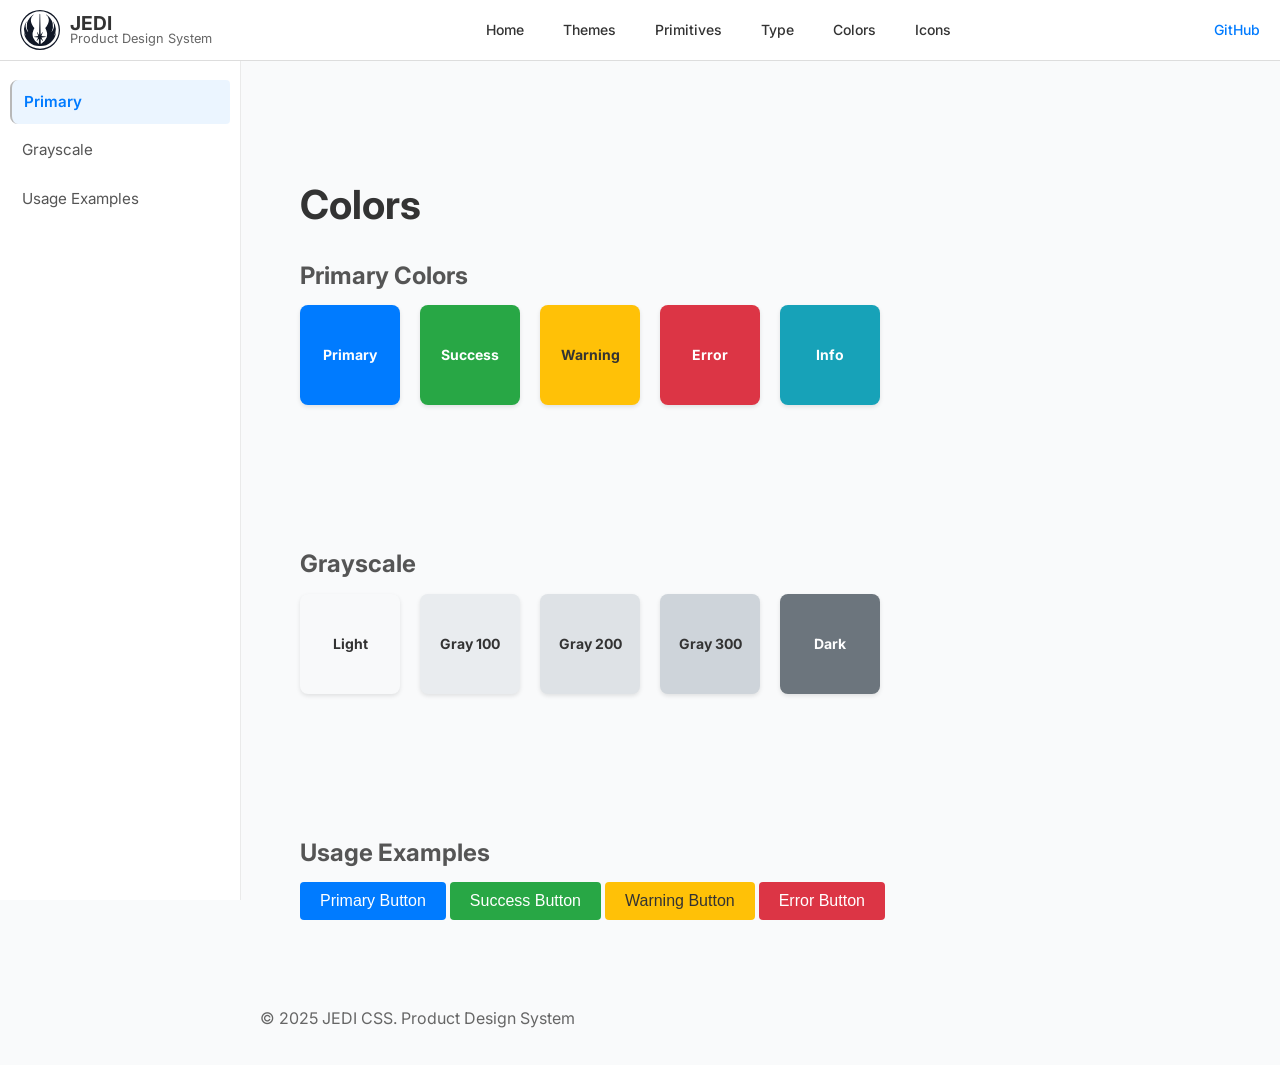
==== commit 1ed69b30: "Fix switcher in sber en.html" ====
--- a/colors.html
+++ b/colors.html
@@ -40,8 +40,6 @@
     </div>
   </header>
   <div class="overlay" id="overlay"></div>
-
-  
   <!-- Второе меню - Якоря -->
   <aside class="sub-nav">
     <ul>
@@ -54,6 +52,21 @@
   <!-- Компоненты -->
   <main class="components-list">
 
+          <!-- Второе меню - Якоря -->
+ 
+<div class="jedi-mobile-wrapper">
+  <button class="jedi-mobile-btn" id="jedi-btn">
+    <span>Page navigation</span>
+    <svg viewBox="0 0 24 24" fill="none" stroke="currentColor" stroke-width="2" stroke-linecap="round" stroke-linejoin="round">
+      <polyline points="6 9 12 15 18 9"></polyline>
+    </svg>
+  </button>
+<nav class="jedi-mobile-list" id="jedi-list">
+  <a href="#Primary" class="jedi-link">Primary</a>
+  <a href="#Grayscale" class="jedi-link">Grayscale</a>
+  <a href="#Usage" class="jedi-link">Usage Examples</a>
+</nav>
+</div>
     <!-- Colors -->
     <section id="Primary" class="component-section">
       <h1>Colors</h1>
--- a/css/styles.css
+++ b/css/styles.css
@@ -1,4 +1,15 @@
-﻿/* Основные стили для компонентов */
+﻿/* Плавная прокрутка для всей страницы */
+html {
+  scroll-behavior: smooth;
+}
+
+/* Отступы для блоков, чтобы шапка их не перекрывала при скролле */
+/* Высота 80px - это примерная высота твоей шапки + отступ */
+#form, #HR, #Trigger {
+  scroll-margin-top: 80px; 
+}
+
+/* Основные стили для компонентов */
 body {
   font-family: 'Inter', sans-serif;
   line-height: 1.6;
@@ -13,9 +24,9 @@
   background-color: none;
   color: white;
   position: relative;
-  margin-left: 220px;
-}
-@media (max-width: 959px) {
+  margin-left: 240px;
+}
+@media (max-width: 768px) {
   footer {
     margin-left: 0 !important;
   }
@@ -74,7 +85,7 @@
   right: 0;
   height: 40px;
   background-color: #fff;
-  z-index: 1000;
+  z-index: 10000 !important;
   display: flex;
   align-items: center;
   justify-content: space-between;
@@ -151,7 +162,146 @@
   }
 }
 
-.sub-nav {
+/* ==========================================
+   НАВИГАЦИЯ (Mobile-First логика)
+   ========================================== */
+
+/* 1. БАЗОВЫЕ СТИЛИ НАВИГАЦИИ (МОБИЛЬНАЯ ВЕРСИЯ) */
+.main-nav {
+  display: none; /* По умолчанию на мобилке скрыто */
+  position: absolute; /* Выпадает поверх контента */
+  top: 100%; /* Ровно под шапкой */
+  left: 0;
+  width: 100%;
+  background-color: #ffffff; /* Белый фон выпадающего меню */
+  padding: 20px;
+  z-index: 1000;
+  box-shadow: 0 20px 20px rgba(0,0,0,0.1);
+}
+
+/* 2. АКТИВНОЕ СОСТОЯНИЕ (КОГДА НАЖАЛИ БУРГЕР НА МОБИЛКЕ) */
+.main-nav.active {
+  flex-direction: column; /* Ссылки идут сверху вниз */
+  gap: 10px;
+  z-index: 10000; /* Поверх всего */
+  display: flex;
+  position: absolute;
+  top: 60px; /* Высота шапки */
+  left: 0;
+  right: 0;   /* Жестко прижимаем к правому краю */
+  width: 100%; 
+  box-sizing: border-box; /* Чтобы padding не раздувал ширину */
+  background-color: #fff;
+  z-index: 1000;
+}
+
+/* 3. СТИЛИ ССЫЛОК */
+.main-nav .nav-link {
+  color: #333;  /* Темно-серый текст */
+  text-decoration: none;
+  font-weight: 500;
+  padding: 8px 12px;
+  transition: all 0.2s ease;
+}
+
+.main-nav .nav-link:hover {
+  text-decoration: underline; 
+  text-decoration-thickness: 2px;
+  text-underline-offset: 5px;
+}
+
+/* Стили активной страницы */
+.main-nav .nav-link.active {
+  font-weight: 600;
+  color: #007bff; 
+  bottom: 2px solid #007bff; /* Исправлена опечатка (было bottom) */
+  background-color: rgba(0, 123, 255, 0.05); 
+  border-radius: 6px; 
+}
+
+/* 4. ДОПОЛНИТЕЛЬНОЕ МЕНЮ (GitHub) */
+.extra-menu {
+  display: none; /* На мобилке скрываем */
+  gap: 15px;
+}
+
+.extra-menu .menu-link {
+  text-decoration: none;
+  color: #007bff;
+  font-weight: 500;
+}
+
+.extra-menu .menu-link:hover {
+  text-decoration: underline;
+}
+
+/* ==========================================
+   ДЕСКТОПНАЯ ВЕРСИЯ (От 769px и выше)
+   ========================================== */
+@media (min-width: 769px) {
+  
+  .main-nav {
+    display: flex; /* Всегда показываем на десктопе */
+    position: static; /* Убираем выпадение, возвращаем в поток шапки */
+    flex-direction: row; /* Ссылки в один ряд */
+    width: auto;
+    background-color: transparent; /* Убираем белый фон */
+    padding: 0;
+    box-shadow: none;
+    margin-left: 20px;
+    align-items: center;
+    gap: 15px;
+  }
+
+  /* Страховка: даже если через JS добавлен класс .active, на десктопе ничего не сломается */
+  .main-nav.active {
+    display: flex;
+    flex-direction: row;
+  }
+
+  .extra-menu {
+    display: flex; /* Показываем GitHub на десктопе */
+  }
+}
+
+@media (max-width: 768px) {
+  .main-nav.active {
+    margin-left: 0 !important; /* Убираем десктопный сдвиг */
+    margin-right: 0 !important;
+  }
+}
+
+@media (min-width: 769px) {
+    /* Основное меню для десктопа */
+    .main-nav {
+        display: flex !important; /* Всегда показываем */
+        flex-direction: row !important; /* В одну линию */
+        
+        /* КРИТИЧЕСКИ ВАЖНО: сбрасываем мобильное позиционирование */
+        position: static !important; 
+        width: auto !important; 
+        height: auto !important;
+        background-color: transparent !important; /* Убираем белый фон выпадашки */
+        box-shadow: none !important; /* Убираем тень выпадашки */
+        
+        margin-left: 20px;
+        gap: 15px;
+    }
+
+    /* На всякий случай сбрасываем активное состояние, если оно осталось от мобилки */
+    .main-nav.active {
+        position: static !important;
+        display: flex !important;
+        flex-direction: row !important;
+        box-shadow: none !important;
+    }
+
+    /* Прячем бургер на десктопе */
+    .burger {
+        display: none !important;
+    }
+}
+/*.sub-nav {
   background-color: #fff;
   padding: 10px;
   width: 200px;
@@ -160,10 +310,10 @@
   bottom: 0;
   left: -220px; /* прячем за левым краем */
   transition: left 0.3s ease; /* добавляем анимацию */
-  z-index: 999; /* поверх overlay */
-  overflow-y: hidden; /* по умолчанию скрываем скролл */
-}
-
+/*  z-index: 999; /* поверх overlay */
+  /*overflow-y: hidden; /* по умолчанию скрываем скролл */
+/*}
+*/
 /* Активное состояние sub-nav */
 .sub-nav.active {
   left: 0; /* выехать на экран */
@@ -183,7 +333,7 @@
 .sub-nav li {
   /*margin-bottom: 10px;*/
   /*margin-left: 20px;*/
-  padding: 0 15px 0;
+  /*padding: 0 15px 0;*/
 }
 
 .sub-nav a {
@@ -243,7 +393,7 @@
 /* Для десктопной версии: сдвигаем components-list вправо */
 @media (min-width: 769px) {
   .components-list {
-    margin-left: 220px; /* Сдвигаем вправо, чтобы не было наложения с меню */
+    margin-left: 260px; /* Сдвигаем вправо, чтобы не было наложения с меню */
   }
 }
 
@@ -473,6 +623,137 @@
   padding: 10px 20px;
   cursor: pointer;
 }
+.card-body {
+  display: flex;
+  flex-direction: column;
+  flex-grow: 1; /* Тело карточки растягивается на всю высоту */
+  height: 100%;
+}
+
+.card-body p {
+  flex-grow: 1; /* Текст занимает всё свободное место, выталкивая кнопку вниз */
+  margin-bottom: 24px; /* Отступ от текста до кнопки */
+}
+/* Стили для новых иконок внутри карточек */
+.card-icon {
+  width: 32px;
+  height: 32px;
+  margin-bottom: 20px;
+  color: #b0b0b0; /* Замени на свой акцентный цвет, если нужно */
+  opacity: 0.8;
+}
+
+/* Container */
+.cards {
+  display: flex;
+  flex-wrap: wrap;
+  gap: 24px; /* Чуть увеличил отступ для "воздуха" */
+  margin-top: 40px;
+}
+
+/* Card - Делаем саму карточку флекс-колонкой */
+.card {
+  flex: 1 1 300px;
+  display: flex;
+  flex-direction: column; /* Элементы внутри карточки идут сверху вниз */
+  border: 1px solid #e0e0e0;
+  border-radius: 16px; /* Более современное скругление */
+  padding: 24px; /* Единый отступ внутри всей карточки */
+  background-color: #ffffff;
+  transition: transform 0.3s ease, box-shadow 0.3s ease;
+}
+
+/* Эффект наведения - добавил легкое "поднятие" */
+.card:hover {
+  box-shadow: 0 10px 20px rgba(0, 0, 0, 0.05);
+  transform: translateY(-4px); 
+}
+
+/* Картинка (если она есть) */
+.card-img {
+  width: 100%;
+  height: auto;
+  border-radius: 8px;
+  margin-bottom: 20px;
+}
+
+/* Card Body - Занимает все оставшееся место */
+.card-body {
+  display: flex;
+  flex-direction: column;
+  flex-grow: 1; /* Растягивает блок на всю высоту карточки */
+  padding: 0; /* Убрал лишний padding, он теперь есть у .card */
+}
+
+/* Заголовки (поддерживает и твой класс, и тег h3 из HTML) */
+.card-title, .card-body h3 {
+  font-size: 1.25rem;
+  margin-top: 0;
+  margin-bottom: 12px;
+  font-weight: 600;
+}
+
+/* Текст - Выталкивает кнопку вниз */
+.card-text, .card-body p {
+  font-size: 1rem;
+  color: #555555;
+  line-height: 1.5;
+  flex-grow: 1; /* КРИТИЧЕСКИ ВАЖНО: Текст занимает всё свободное место */
+  margin-bottom: 24px; /* Фиксированный отступ от текста до кнопки */
+}
+
+/* Кнопки и ссылки (поддерживает и button, и твои a.btn-secondary-test) */
+.card button, .card a.btn-secondary-test {
+  margin-top: auto; /* Страховка: всегда прижимает элемент к нижнему краю */
+  display: inline-flex;
+  align-items: center;
+  justify-content: center;
+  gap: 8px; /* Расстояние между текстом и иконкой внутри кнопки */
+  background-color: #007bff;
+  color: white;
+  border: none;
+  border-radius: 8px;
+  padding: 10px 20px;
+  cursor: pointer;
+  text-decoration: none; /* Убирает подчеркивание у ссылок */
+  font-weight: 500;
+  font-size: 0.95rem;
+  width: fit-content; /* Кнопка будет по ширине текста, а не на всю карточку */
+  transition: background-color 0.2s ease;
+}
+
+.card button:hover, .card a.btn-secondary-test:hover {
+  background-color: #0056b3;
+}
+
+/* Кнопки и ссылки (Secondary Style) */
+.card button, .card a.btn-secondary-test {
+  margin-top: auto; /* Якорь к низу карточки */
+  display: inline-flex;
+  align-items: center;
+  justify-content: center;
+  gap: 8px; 
+  
+  /* Цвета Secondary кнопки */
+  background-color: #f3f4f6; /* Мягкий светло-серый фон */
+  color: #111111; /* Почти черный текст для контраста */
+  border: 1px solid transparent; /* Подготовка для hover, если захочешь добавить рамку */
+  
+  border-radius: 8px;
+  padding: 10px 20px;
+  cursor: pointer;
+  text-decoration: none;
+  font-weight: 500;
+  font-size: 0.95rem;
+  width: fit-content;
+  transition: all 0.2s ease;
+}
+
+/* Эффект при наведении */
+.card button:hover, .card a.btn-secondary-test:hover {
+  background-color: #e5e7eb; /* Фон становится чуть темнее */
+  color: #000000;
+}
 
 /* Tooltip */
 .btn-primary[title] {
@@ -735,10 +1016,10 @@
 }
 
 /* Скрыть логотип, если активен класс .burger-active */
-@media (max-width: 768px) {
+/*@media (max-width: 768px) {
   .main-header.burger-active .logo {
     display: none; /* Скрыть логотип */
-  }
+  /*}*/
   
   .main-header .burger {
     position: relative;
@@ -1071,3 +1352,254 @@
 .btn-secondary:hover {
   background-color: #5a6268;
 }
+
+/* ==========================================
+   ДЕСКТОПНАЯ ВЕРСИЯ SUB-NAV (Сайдбар слева)
+   ========================================== */
+.sub-nav {
+  background-color: #ffffff;
+  width: 220px;
+  position: fixed;
+  top: 60px; /* Под шапкой */
+  bottom: 0;
+  left: 0; /* На десктопе всегда открыто */
+  padding: 20px 10px;
+  border-right: 1px solid #eaeaea;
+  z-index: 99;
+  overflow-y: auto;
+}
+
+.sub-nav ul {
+  list-style: none;
+  padding: 0;
+  margin: 0;
+  display: flex;
+  flex-direction: column;
+  gap: 4px;
+}
+
+.sub-nav .nav-link {
+  display: flex;
+  align-items: center;
+  padding: 10px 12px;
+  color: #555555;
+  text-decoration: none;
+  border-radius: 8px;
+  font-size: 0.95rem;
+  transition: all 0.2s ease;
+}
+
+.sub-nav .nav-link:hover {
+  background-color: #f3f4f6;
+  color: #111111;
+}
+
+.sub-nav .nav-link.active {
+  background-color: rgba(0, 123, 255, 0.08);
+  color: #007bff;
+  font-weight: 600;
+}
+
+/* Кнопка выпадающего списка скрыта на ПК */
+.mobile-dropdown-btn {
+  display: none;
+}
+
+
+/* ==========================================
+   МОБИЛЬНАЯ ВЕРСИЯ SUB-NAV (Выпадающий список на всю ширину)
+   ========================================== */
+@media (max-width: 768px) {
+  
+  /* Контейнер-обертка */
+  .page-sub-nav-wrapper {
+    position: relative;
+    margin-top: 24px; /* Отступ от верхней шапки */
+    /*padding: 0 20px; /* Отступы по краям экрана */
+    z-index: 100;
+  }
+
+  /* Кнопка на всю ширину экрана (без ограничений в 320px) */
+  .mobile-dropdown-btn {
+    display: flex;
+    align-items: center;
+    justify-content: space-between;
+    width: 100%; /* Растягиваем на всё доступное пространство */
+    padding: 14px 16px;
+    background-color: #ffffff;
+    border: 1px solid #e0e0e0;
+    border-radius: 12px;
+    font-size: 1rem;
+    font-weight: 500;
+    color: #111111;
+    cursor: pointer;
+    box-shadow: 0 2px 4px rgba(0,0,0,0.02);
+  }
+
+  .mobile-dropdown-btn svg {
+    transition: transform 0.3s ease;
+  }
+
+  /* Поворот стрелки, если добавить класс .is-open на обертку через JS */
+  .page-sub-nav-wrapper.is-open .mobile-dropdown-btn svg {
+    transform: rotate(180deg);
+  }
+
+  /* Сам выпадающий список */
+  .sub-nav {
+    position: absolute;
+    top: calc(100% + 8px); /* Отступ 8px вниз от кнопки */
+    left: 20px;
+    right: 20px; /* Заставляет меню растянуться на всю ширину между отступами */
+    width: auto; /* Сбрасываем десктопные 220px */
+    bottom: auto; /* Сбрасываем десктопный 0 */
+    height: auto;
+    border-right: none;
+    border: 1px solid #e0e0e0;
+    border-radius: 12px;
+    background-color: #ffffff;
+    box-shadow: 0 10px 30px rgba(0,0,0,0.08);
+    padding: 8px;
+    
+    /* Анимация скрытия */
+    opacity: 0;
+    visibility: hidden;
+    transform: translateY(-10px);
+    transition: all 0.2s ease-out;
+  }
+
+  /* Показываем меню */
+  .sub-nav.active {
+    opacity: 1;
+    visibility: visible;
+    transform: translateY(0);
+  }
+
+  /* ЖЕЛЕЗОБЕТОННАЯ ВЫСОТА ССЫЛОК */
+  .sub-nav .nav-link {
+    min-height: 48px; /* Крупная кнопка для пальца */
+    padding: 0 16px;
+    font-size: 1rem;
+  }
+
+  /* Сбрасываем отступы у контента на мобилках */
+  .components-list, .main-content {
+    margin-left: 0;
+    padding: 24px 20px;
+  }
+}
+
+/* ==========================================
+   НОВОЕ ИЗОЛИРОВАННОЕ МОБИЛЬНОЕ МЕНЮ
+   ========================================== */
+
+/* 1. На компьютере эту обертку прячем вообще */
+.jedi-mobile-wrapper {
+  display: none;
+}
+
+@media (max-width: 768px) {
+  /* 2. На мобилке жестко глушим твой старый левый сайдбар, чтобы он не мешал */
+  .sub-nav { 
+    display: none !important; 
+  }
+
+  /* 3. Показываем наш новый контейнер */
+  .jedi-mobile-wrapper {
+    display: block;
+    position: relative;
+    margin: 20px 20px 0 20px; /* Отступы от краев экрана */
+    z-index: 500; /* Поверх всего */
+    font-family: 'Inter', sans-serif;
+  }
+
+  /* 4. Большая кнопка на 100% ширины */
+  .jedi-mobile-btn {
+    display: flex;
+    align-items: center;
+    justify-content: space-between;
+    width: 100%;
+    padding: 16px;
+    background-color: #ffffff;
+    border: 1px solid #e0e0e0;
+    border-radius: 12px;
+    font-size: 16px;
+    font-weight: 500;
+    color: #111111;
+    cursor: pointer;
+    box-sizing: border-box;
+    box-shadow: 0 2px 6px rgba(0,0,0,0.04);
+  }
+
+  .jedi-mobile-btn svg {
+    width: 20px;
+    height: 20px;
+    transition: transform 0.3s;
+  }
+  
+  /* Поворот стрелки */
+  .jedi-mobile-wrapper.is-open .jedi-mobile-btn svg {
+    transform: rotate(180deg);
+  }
+
+  /* 5. Выпадающий список (идеально ровно под кнопкой) */
+  .jedi-mobile-list {
+    display: none; /* Скрыт по умолчанию */
+    position: absolute;
+    top: calc(100% + 8px); /* Отступ от кнопки вниз */
+    left: 0;
+    width: 100%; /* Ширина ровно по кнопке */
+    background-color: #ffffff;
+    border: 1px solid #e0e0e0;
+    border-radius: 12px;
+    box-shadow: 0 10px 25px rgba(0,0,0,0.1);
+    padding: 8px;
+    box-sizing: border-box;
+  }
+
+  /* Когда скрипт вешает класс .active - список появляется */
+  .jedi-mobile-list.active {
+    display: flex;
+    flex-direction: column;
+    gap: 4px;
+  }
+
+  /* 6. ЖЕЛЕЗОБЕТОННЫЕ ССЫЛКИ (Без сплющивания до 17px) */
+  .jedi-mobile-list .jedi-link {
+    display: flex; /* Флекс не даст сплющить текст */
+    align-items: center;
+    width: 100%;
+    min-height: 48px; /* Точная высота для нажатия */
+    padding: 0 16px;
+    color: #555555;
+    text-decoration: none;
+    font-size: 16px;
+    border-radius: 8px;
+    box-sizing: border-box;
+    background-color: transparent;
+    transition: background 0.2s;
+  }
+
+  .jedi-mobile-list .jedi-link:hover {
+    background-color: #f3f4f6;
+    color: #111111;
+  }
+
+  .jedi-mobile-list .jedi-link.active {
+    background-color: rgba(0, 123, 255, 0.08);
+    color: #007bff;
+    font-weight: 600;
+  }
+}
+
+/* Ограничение по высоте и скролл */
+@media (max-width: 768px) {
+  .jedi-mobile-list.active {
+    display: flex;
+    flex-direction: column;
+    gap: 2px;
+    max-height: 70vh; /* Меню не будет больше 70% высоты экрана */
+    overflow-y: auto; /* Появится внутренний скролл */
+    -webkit-overflow-scrolling: touch;
+  }
+}
